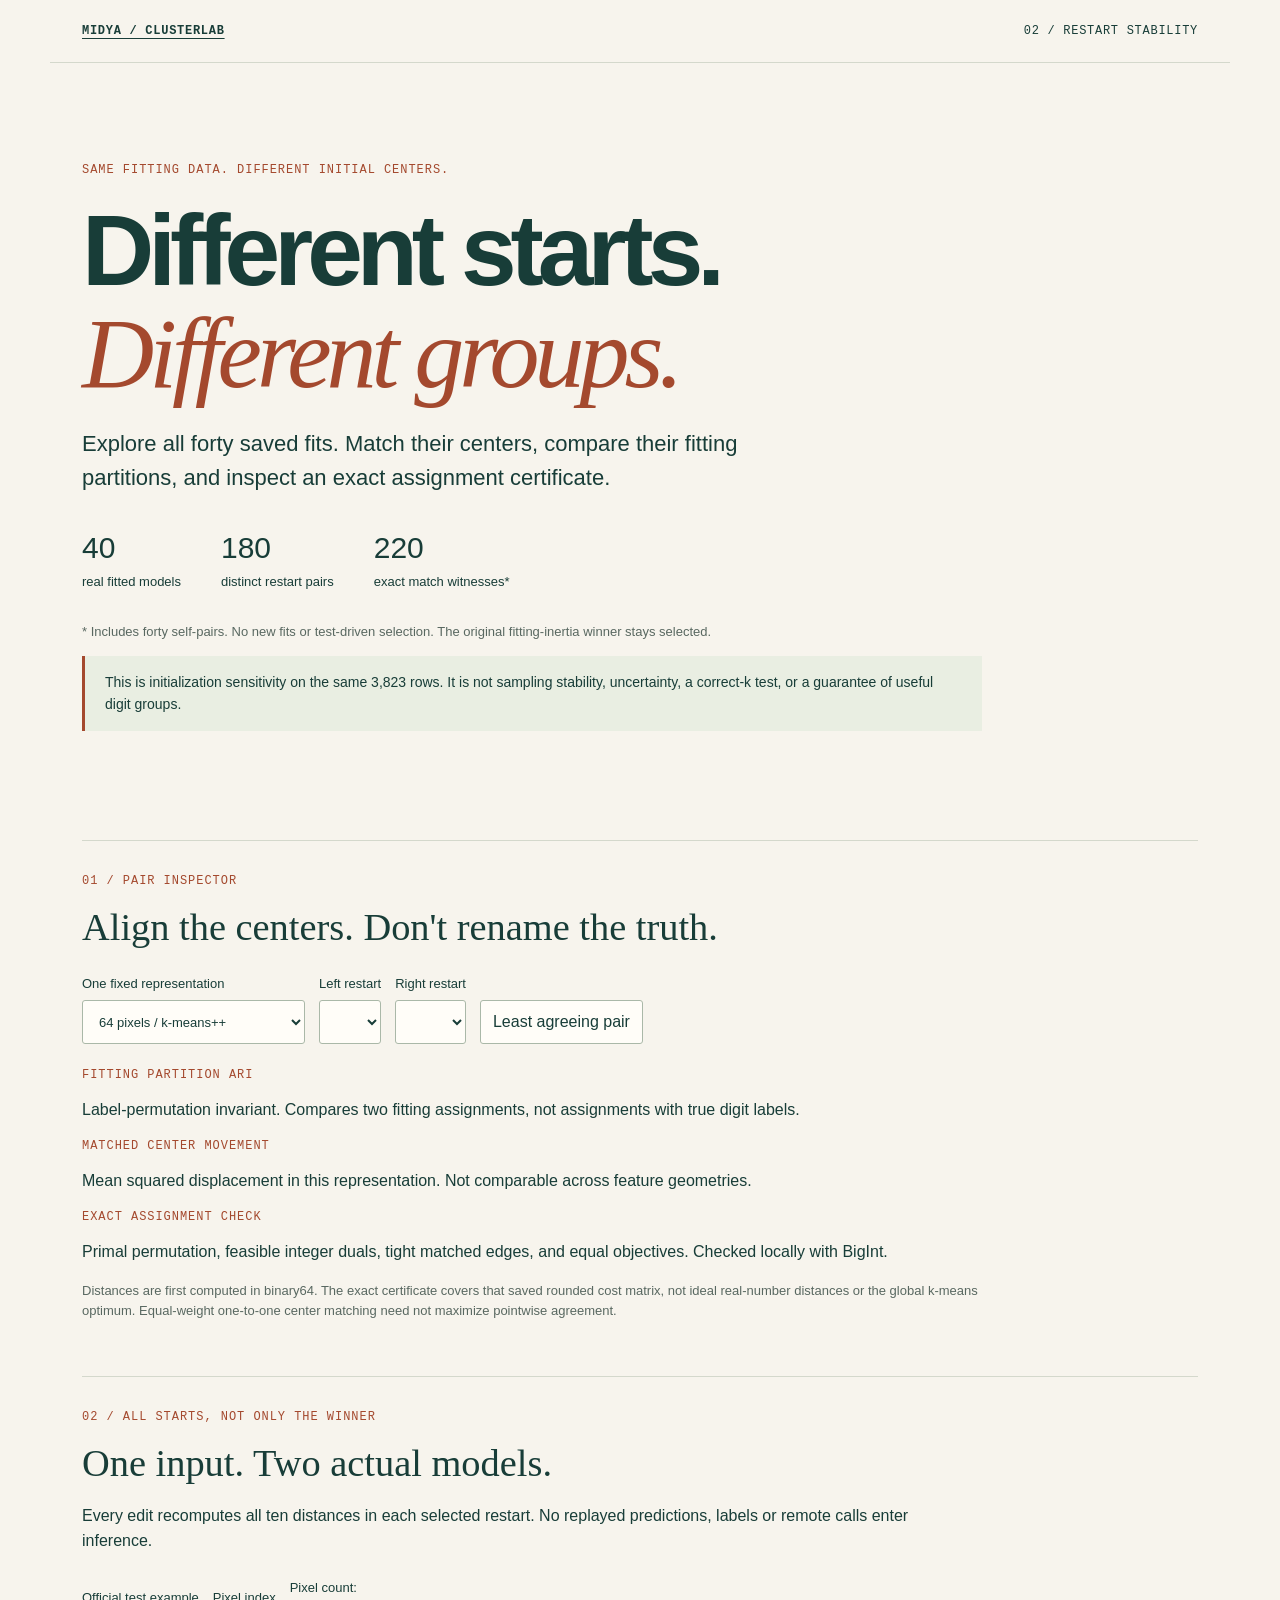
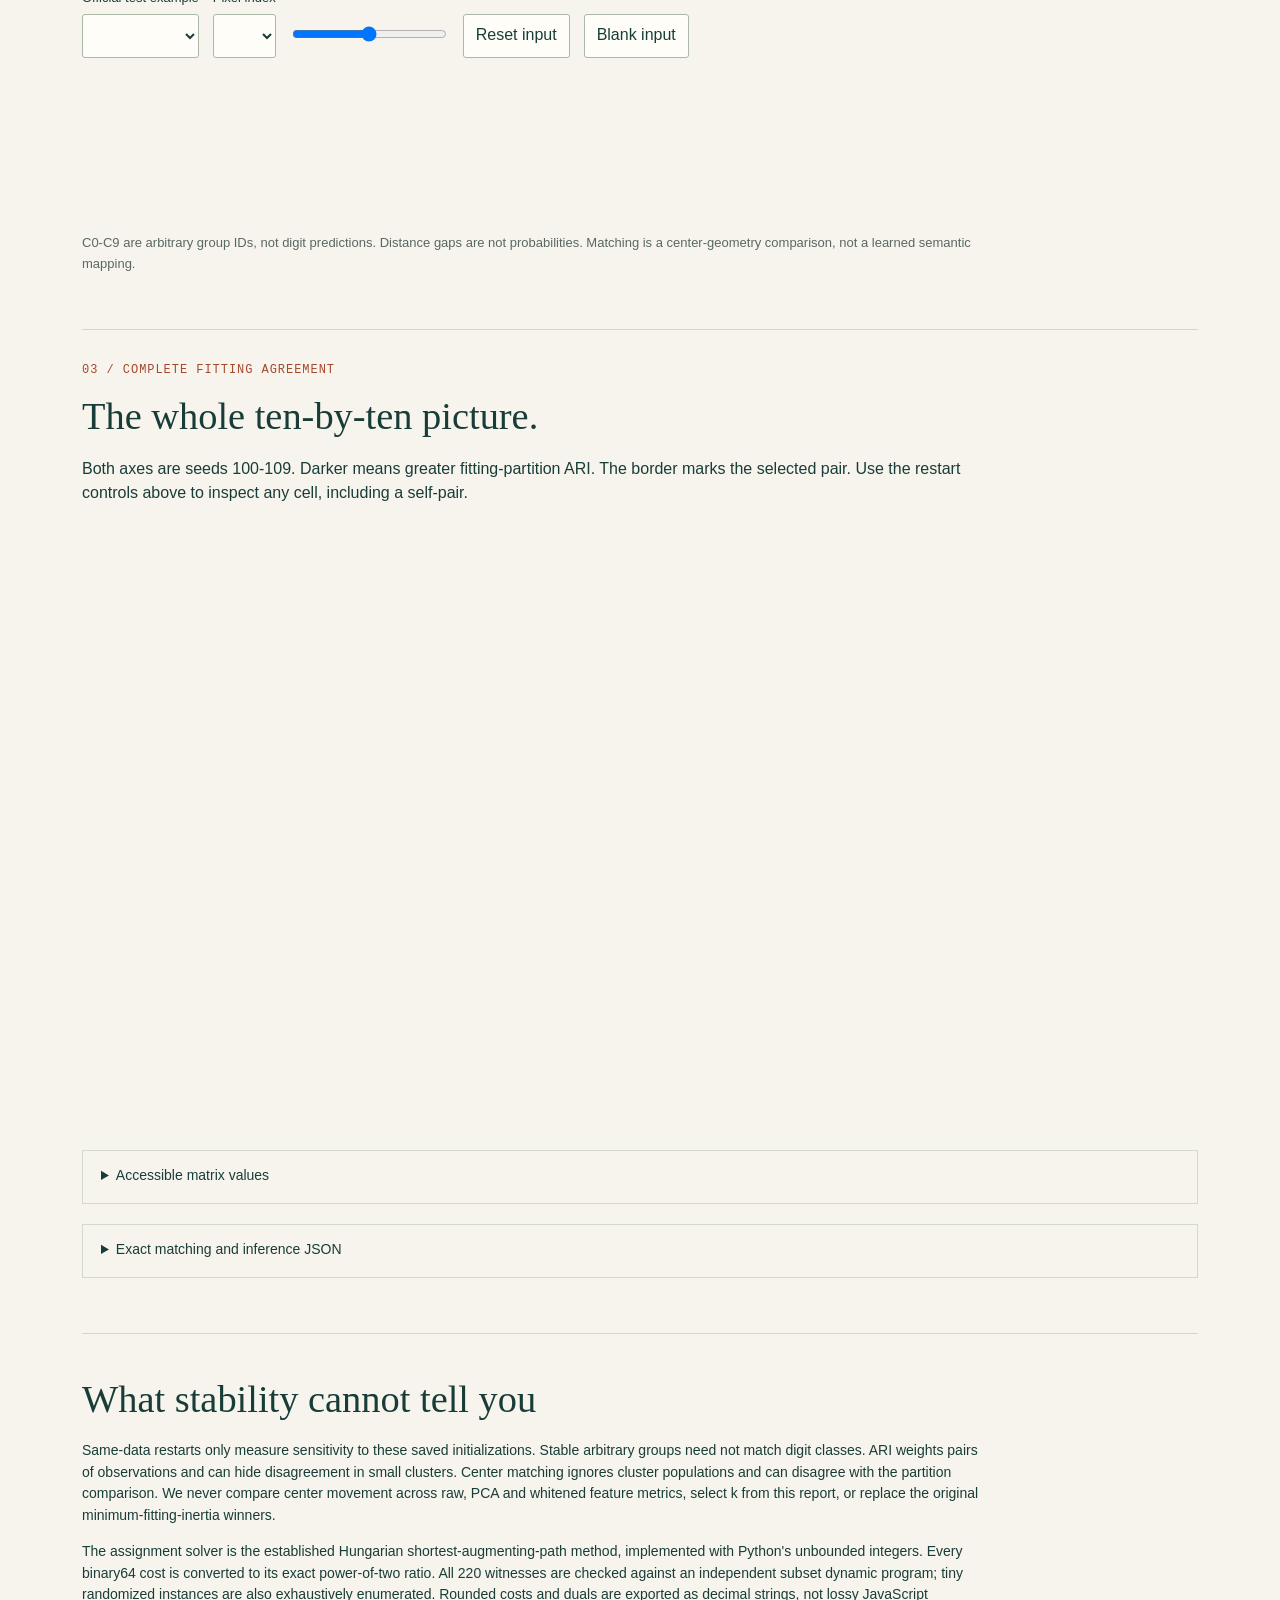
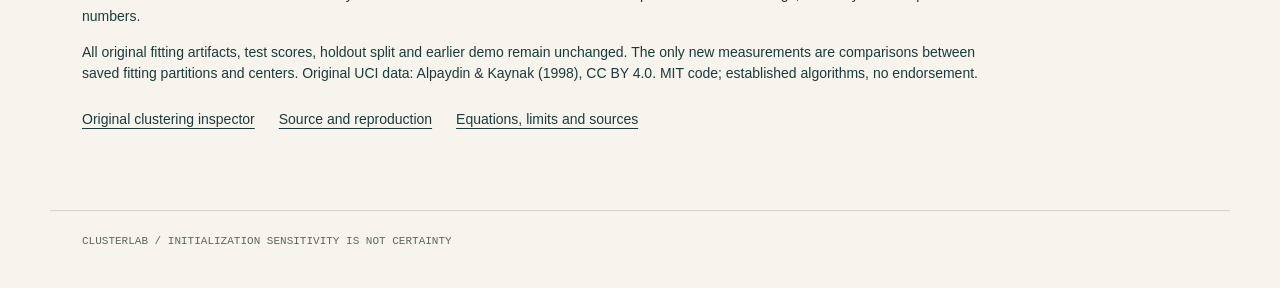
==== docs/stability.html @ 807ea975 "Rename 3-stability.html to stability.html" ====
<!doctype html><html lang="en"><head><meta charset="utf-8"><meta name="viewport" content="width=device-width,initial-scale=1"><title>ClusterLab | Restart stability</title><link rel="stylesheet" href="style.css"><link rel="stylesheet" href="stability.css"></head><body><header><a class="brand" href="index.html">MIDYA / CLUSTERLAB</a><span>02 / RESTART STABILITY</span></header><main><section class="hero"><p class="eyebrow">SAME FITTING DATA. DIFFERENT INITIAL CENTERS.</p><h1>Different starts.<br><em>Different groups.</em></h1><p class="lead">Explore all forty saved fits. Match their centers, compare their fitting partitions, and inspect an exact assignment certificate.</p><div class="facts"><span><strong>40</strong> real fitted models</span><span><strong>180</strong> distinct restart pairs</span><span><strong>220</strong> exact match witnesses*</span></div><p class="small">* Includes forty self-pairs. No new fits or test-driven selection. The original fitting-inertia winner stays selected.</p><p class="warning">This is initialization sensitivity on the same 3,823 rows. It is not sampling stability, uncertainty, a correct-k test, or a guarantee of useful digit groups.</p></section>
<section><div class="section-title"><span>01 / PAIR INSPECTOR</span><h2>Align the centers. Don't rename the truth.</h2></div><div class="controls"><label>One fixed representation<select id="arm"><option value="raw_plus">64 pixels / k-means++</option><option value="raw_uniform">64 pixels / uniform</option><option value="pca16_plus">16 PCA / k-means++</option><option value="white16_plus">16 whitened PCA / k-means++</option></select></label><label>Left restart<select id="left"></select></label><label>Right restart<select id="right"></select></label><button id="least">Least agreeing pair</button></div><p id="selection"></p><div class="pair-metrics"><article><p class="eyebrow">FITTING PARTITION ARI</p><p id="ari" class="metric"></p><p>Label-permutation invariant. Compares two fitting assignments, not assignments with true digit labels.</p></article><article><p class="eyebrow">MATCHED CENTER MOVEMENT</p><p id="movement" class="metric"></p><p>Mean squared displacement in this representation. Not comparable across feature geometries.</p></article><article><p class="eyebrow">EXACT ASSIGNMENT CHECK</p><p id="certificate" class="verified"></p><p>Primal permutation, feasible integer duals, tight matched edges, and equal objectives. Checked locally with BigInt.</p></article></div><p class="small">Distances are first computed in binary64. The exact certificate covers that saved rounded cost matrix, not ideal real-number distances or the global k-means optimum. Equal-weight one-to-one center matching need not maximize pointwise agreement.</p><div id="pairs" class="matching-grid"></div></section>
<section><div class="section-title"><span>02 / ALL STARTS, NOT ONLY THE WINNER</span><h2>One input. Two actual models.</h2></div><p>Every edit recomputes all ten distances in each selected restart. No replayed predictions, labels or remote calls enter inference.</p><div class="controls"><label>Official test example<select id="row"></select></label><label>Pixel index<select id="pixel"></select></label><label>Pixel count: <output id="value-label"></output><input id="value" type="range" min="0" max="16" step="1"></label><button id="reset">Reset input</button><button id="blank">Blank input</button></div><div class="inference-pair"><article><canvas id="input" width="128" height="128" aria-label="Current 8 by 8 input"></canvas><p id="source"></p></article><article><h3 id="left-result"></h3><p id="left-gap"></p><p id="right-result"></p><p id="right-gap"></p><p id="aligned-result"></p><p class="small">C0-C9 are arbitrary group IDs, not digit predictions. Distance gaps are not probabilities. Matching is a center-geometry comparison, not a learned semantic mapping.</p></article></div></section>
<section><div class="section-title"><span>03 / COMPLETE FITTING AGREEMENT</span><h2>The whole ten-by-ten picture.</h2></div><p>Both axes are seeds 100-109. Darker means greater fitting-partition ARI. The border marks the selected pair. Use the restart controls above to inspect any cell, including a self-pair.</p><canvas id="matrix" width="600" height="600" aria-label="Ten by ten fitting ARI matrix"></canvas><p id="range"></p><details><summary>Accessible matrix values</summary><div class="table-scroll"><table id="matrix-table"></table></div></details><details><summary>Exact matching and inference JSON</summary><div class="controls"><button id="copy">Copy JSON</button><button id="download">Download JSON</button><span id="copy-status" role="status"></span></div><pre id="witness"></pre></details><p id="error" role="alert" hidden></p></section>
<section class="method"><h2>What stability cannot tell you</h2><p>Same-data restarts only measure sensitivity to these saved initializations. Stable arbitrary groups need not match digit classes. ARI weights pairs of observations and can hide disagreement in small clusters. Center matching ignores cluster populations and can disagree with the partition comparison. We never compare center movement across raw, PCA and whitened feature metrics, select k from this report, or replace the original minimum-fitting-inertia winners.</p><p>The assignment solver is the established Hungarian shortest-augmenting-path method, implemented with Python's unbounded integers. Every binary64 cost is converted to its exact power-of-two ratio. All 220 witnesses are checked against an independent subset dynamic program; tiny randomized instances are also exhaustively enumerated. Rounded costs and duals are exported as decimal strings, not lossy JavaScript numbers.</p><p>All original fitting artifacts, test scores, holdout split and earlier demo remain unchanged. The only new measurements are comparisons between saved fitting partitions and centers. Original UCI data: Alpaydin &amp; Kaynak (1998), CC BY 4.0. MIT code; established algorithms, no endorsement.</p><nav><a href="index.html">Original clustering inspector</a><a href="https://github.com/midya8/clusterlab">Source and reproduction</a><a href="https://github.com/midya8/clusterlab/blob/main/STABILITY.md">Equations, limits and sources</a></nav></section></main><footer>CLUSTERLAB / INITIALIZATION SENSITIVITY IS NOT CERTAINTY</footer><script src="stability-data.js"></script><script src="inference.js"></script><script src="stability.js"></script></body></html>
---- docs/style.css ----
:root{--paper:#f7f4ed;--ink:#183d38;--muted:#596861;--line:#d4d8cc;--rust:#a4492e;--soft:#e9eee2;--white:#fffdf8;font-family:Arial,Helvetica,sans-serif;color:var(--ink);background:var(--paper);font-size:16px;line-height:1.55}*{box-sizing:border-box}body{margin:0}header,main,footer{max-width:1180px;margin:auto;padding:24px 32px}header{display:flex;justify-content:space-between;border-bottom:1px solid var(--line);font:12px monospace;letter-spacing:.06em}.brand{font-weight:bold}a{color:var(--ink);text-underline-offset:4px}a:hover{color:var(--rust)}.hero{padding:64px 0 40px;max-width:920px}.eyebrow,.section-title>span{font:12px monospace;letter-spacing:.08em;color:var(--rust)}h1{font-size:clamp(52px,8vw,100px);line-height:1.02;letter-spacing:-.06em;margin:22px 0}h1 em{font-family:Georgia,serif;font-weight:normal;color:var(--rust);letter-spacing:-.05em}.lead{font-size:22px;max-width:720px}.facts{display:flex;gap:40px;margin:30px 0}.facts span{display:flex;flex-direction:column;font-size:13px}.facts strong{font-size:30px;font-weight:normal}.warning{padding:16px 20px;background:var(--soft);border-left:3px solid var(--rust);font-size:14px}.section-title{border-top:1px solid var(--line);padding-top:26px}section{margin-bottom:55px}h2{font-family:Georgia,serif;font-weight:normal;font-size:clamp(28px,3vw,39px);line-height:1.2;margin:12px 0 18px}h3{margin:10px 0;font-size:22px}p{max-width:900px}.controls{display:flex;align-items:end;gap:14px;flex-wrap:wrap;margin:24px 0}label{font-size:13px;display:flex;flex-direction:column;gap:6px;min-width:0}select,button,input{font:inherit;min-height:44px;border:1px solid #aab8a8;border-radius:3px;color:var(--ink);background:var(--white);padding:8px 12px;max-width:100%}button,select{cursor:pointer}button:hover{background:var(--soft)}:focus-visible{outline:3px solid var(--rust);outline-offset:3px}.workbench{display:grid;grid-template-columns:350px 1fr;gap:24px}.input-card,.distance-card{background:var(--white);padding:24px;border:1px solid var(--line)}.input-card canvas{width:256px;height:256px;display:block;max-width:100%;touch-action:none}.input-card label{margin-top:14px}.small,.muted{font-size:13px;color:var(--muted)}#assignment{font-size:42px;font-family:Georgia,serif;font-weight:normal}#distances{list-style:none;padding:0}#distances li{display:flex;gap:14px;align-items:center;font:13px monospace;margin-bottom:13px}#distances .bar{display:block;height:8px;background:#91aaa0;min-width:1px}#distances li:first-child .bar{background:var(--rust)}#distances .track{flex:1;background:var(--soft)}.atlas{display:grid;grid-template-columns:repeat(5,1fr);gap:15px;margin:26px 0}.centroid{border:1px solid var(--line);padding:14px;background:var(--white)}.centroid.active{border:2px solid var(--rust);padding:13px}.centroid canvas{width:100%;height:auto;image-rendering:pixelated;display:block;margin:12px 0}.centroid h3{font:15px monospace}.centroid p{font-size:12px;margin:5px 0}.mixture{display:flex;height:9px;margin:12px 0}.mixture span{min-width:0}.legend{color:var(--muted)}details{border:1px solid var(--line);padding:0 18px;margin-top:20px}summary{cursor:pointer;min-height:52px;padding:14px 0;font-size:14px}pre{white-space:pre-wrap;overflow-wrap:anywhere;max-height:340px;overflow:auto;font:12px monospace;background:var(--soft);padding:16px}.table-scroll{overflow:auto}table{border-collapse:collapse;width:100%;min-width:640px;font:13px monospace;margin:20px 0}td,th{text-align:center;padding:12px 7px;border-bottom:1px solid var(--line)}.audit{display:grid;grid-template-columns:repeat(4,1fr);gap:16px}.audit article{background:var(--white);padding:22px;border-top:3px solid var(--ink)}.audit h3{font-size:16px;min-height:50px}.audit .number{font-size:36px;font-family:Georgia,serif;margin:5px 0}.audit p{font-size:13px}.audit .metric-label{font:12px monospace;color:var(--rust)}#history{width:100%;height:auto;background:var(--white);border:1px solid var(--line)}.restart-list{display:grid;grid-template-columns:repeat(5,1fr);gap:8px;margin:20px 0}.restart-list span{font:12px monospace;padding:10px;background:var(--soft)}aside{border-left:3px solid var(--rust);padding:8px 24px;background:var(--white)}.method{border-top:1px solid var(--line);padding-top:30px}.method p{font-size:14px}nav{display:flex;gap:24px;flex-wrap:wrap;font-size:14px;margin-top:24px}footer{font:11px monospace;color:var(--muted);border-top:1px solid var(--line);padding-bottom:40px}@media(max-width:850px){.atlas{grid-template-columns:repeat(3,1fr)}.audit{grid-template-columns:repeat(2,1fr)}}@media(max-width:600px){header,main,footer{padding-left:18px;padding-right:18px}header>span{display:none}.hero{padding-top:35px}.lead{font-size:18px}.facts{gap:20px}.facts span{font-size:11px}.facts strong{font-size:26px}.controls{align-items:stretch}.controls label{width:100%}.workbench{grid-template-columns:1fr}.input-card,.distance-card{padding:18px}.input-card canvas{margin:auto}.atlas{grid-template-columns:repeat(2,minmax(0,1fr));gap:10px}.centroid{padding:10px}.centroid.active{padding:9px}.audit{grid-template-columns:1fr}.audit h3{min-height:0}.restart-list{grid-template-columns:repeat(2,minmax(0,1fr))}.controls select{width:100%}.warning{padding:14px}nav{gap:12px}h1{font-size:61px}section{margin-bottom:40px}}
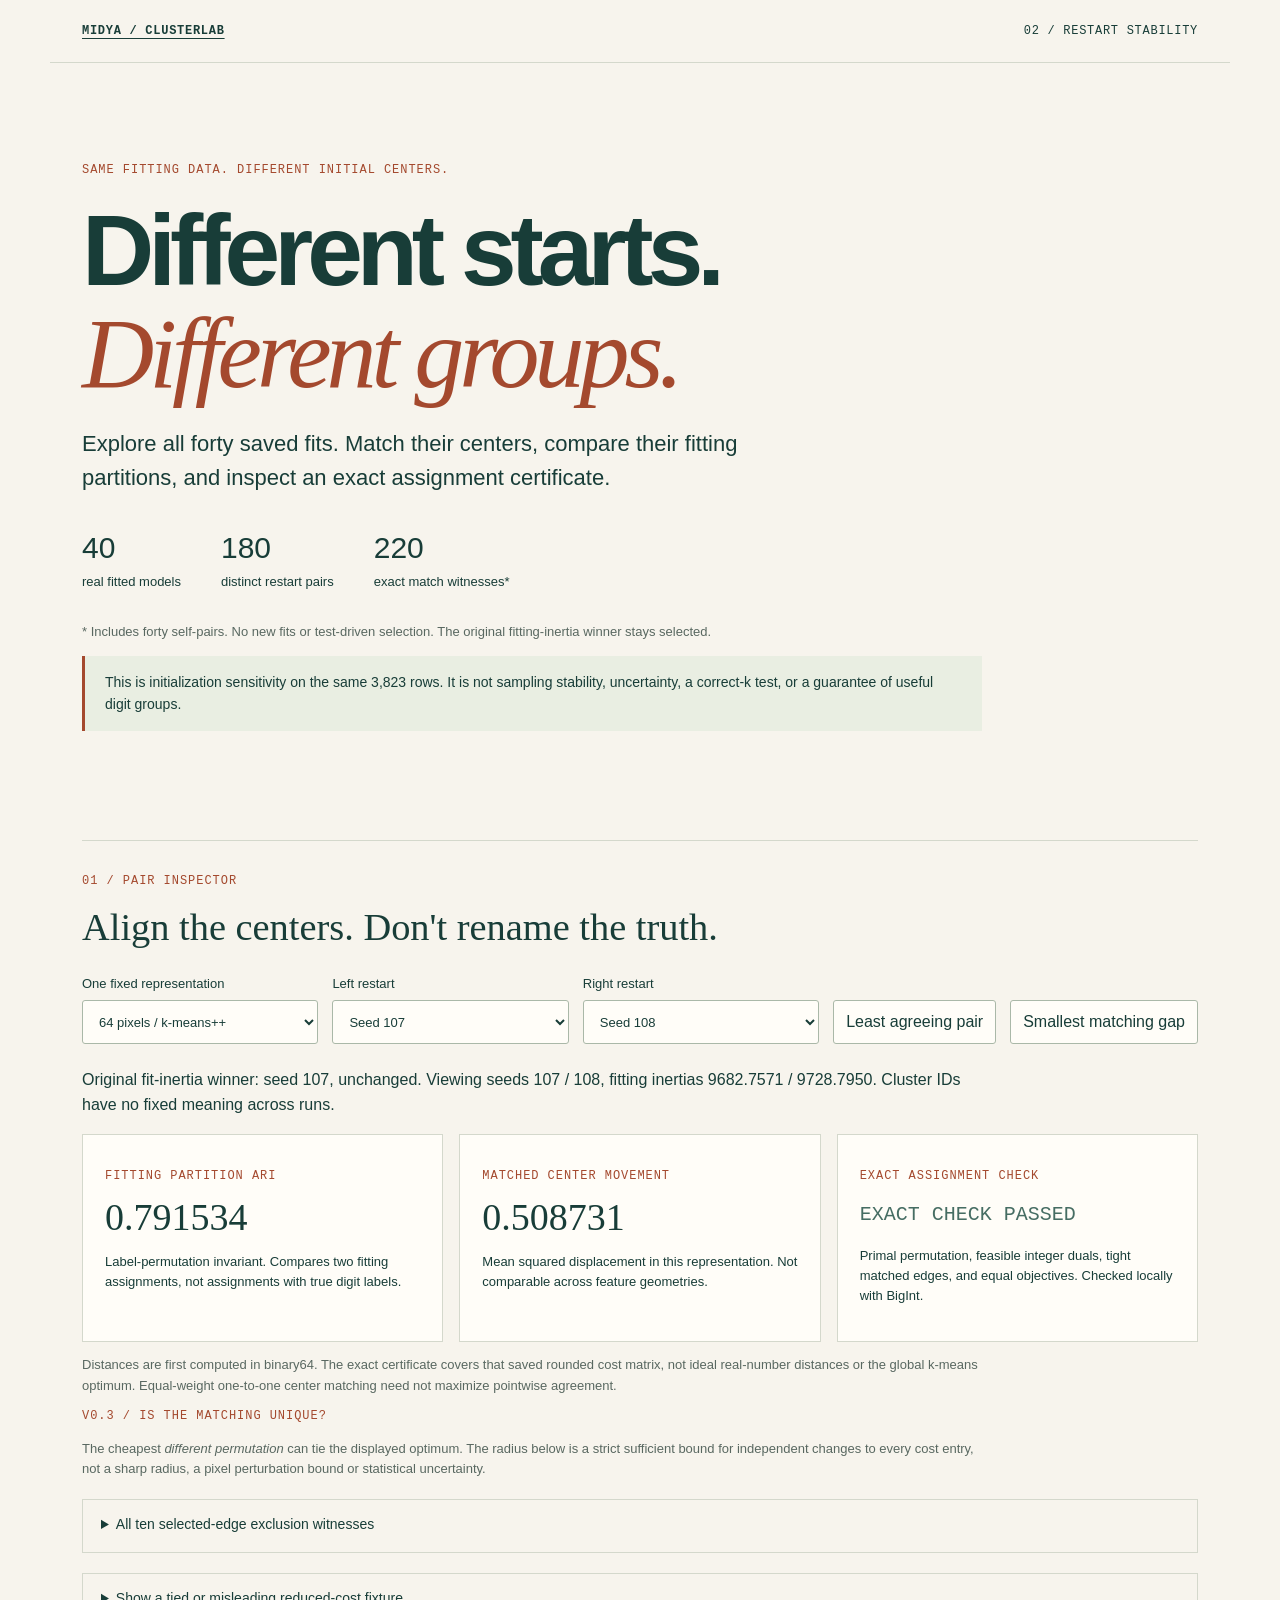
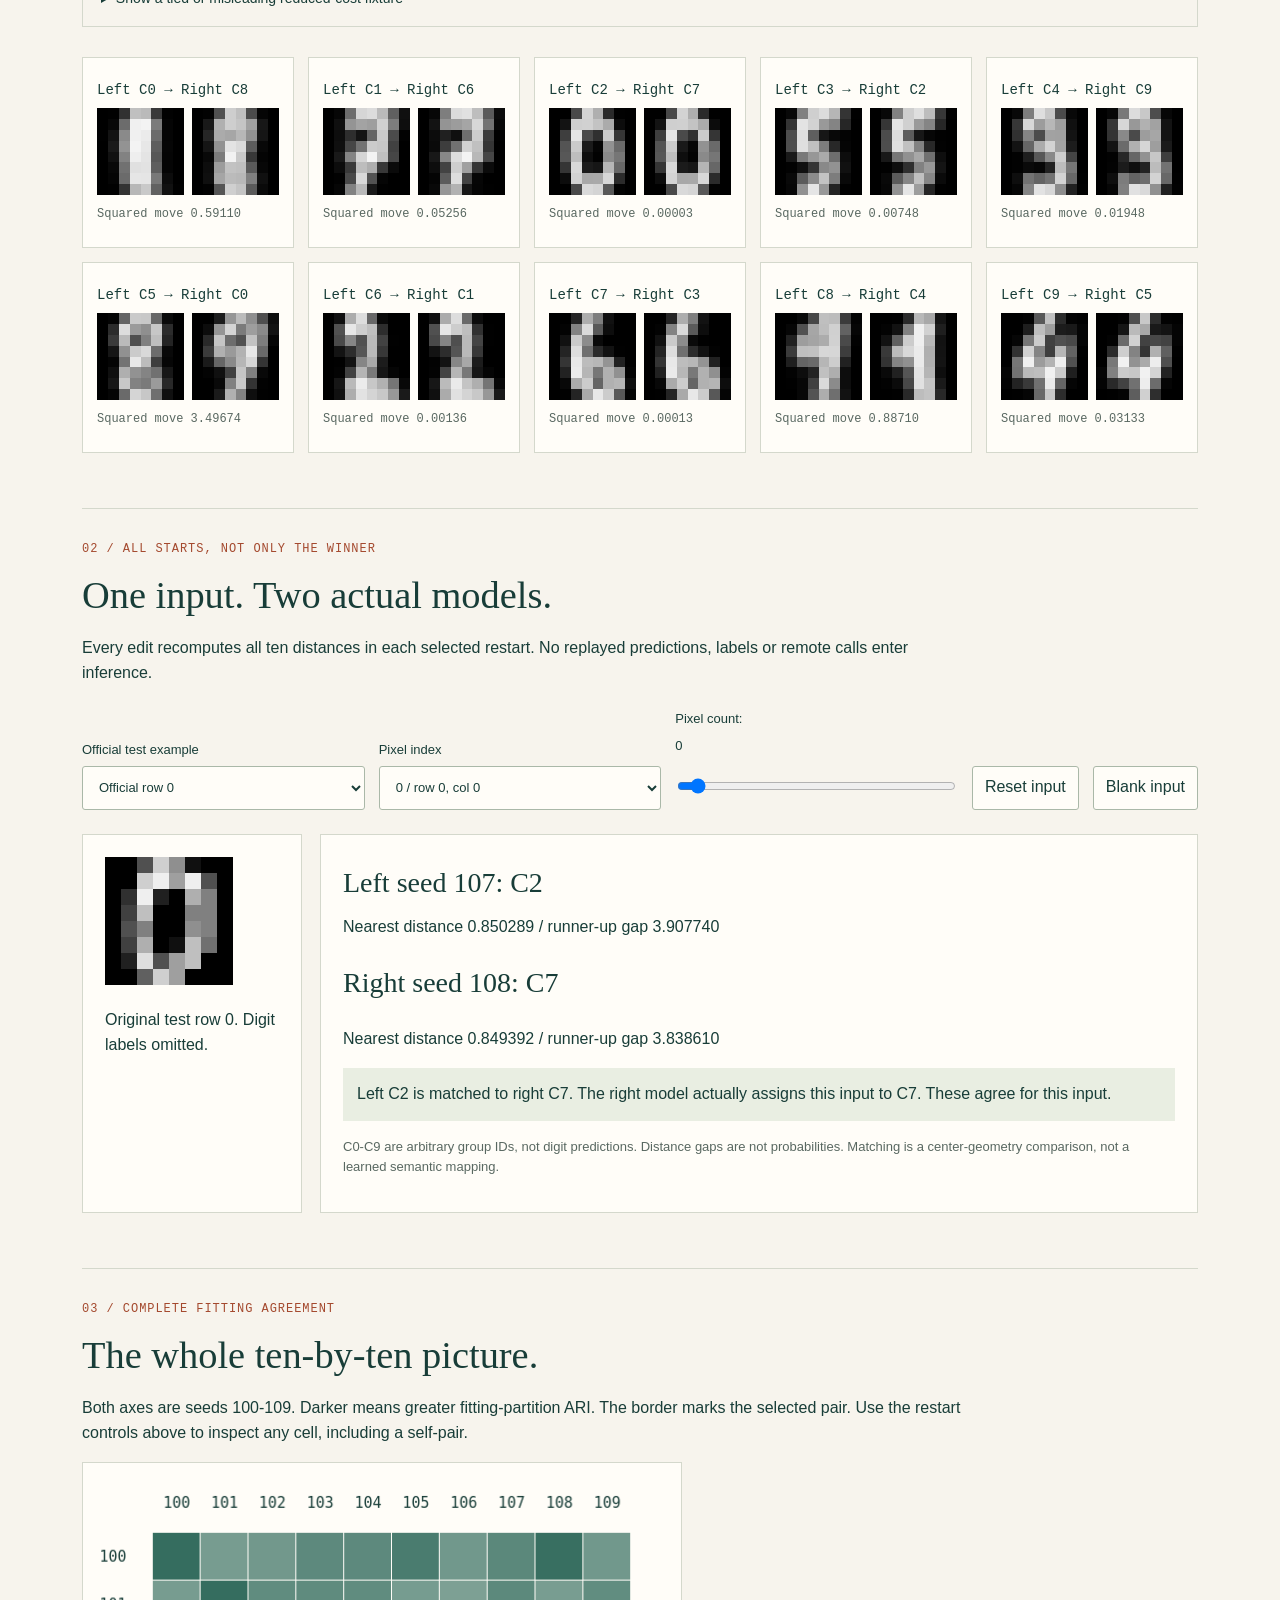
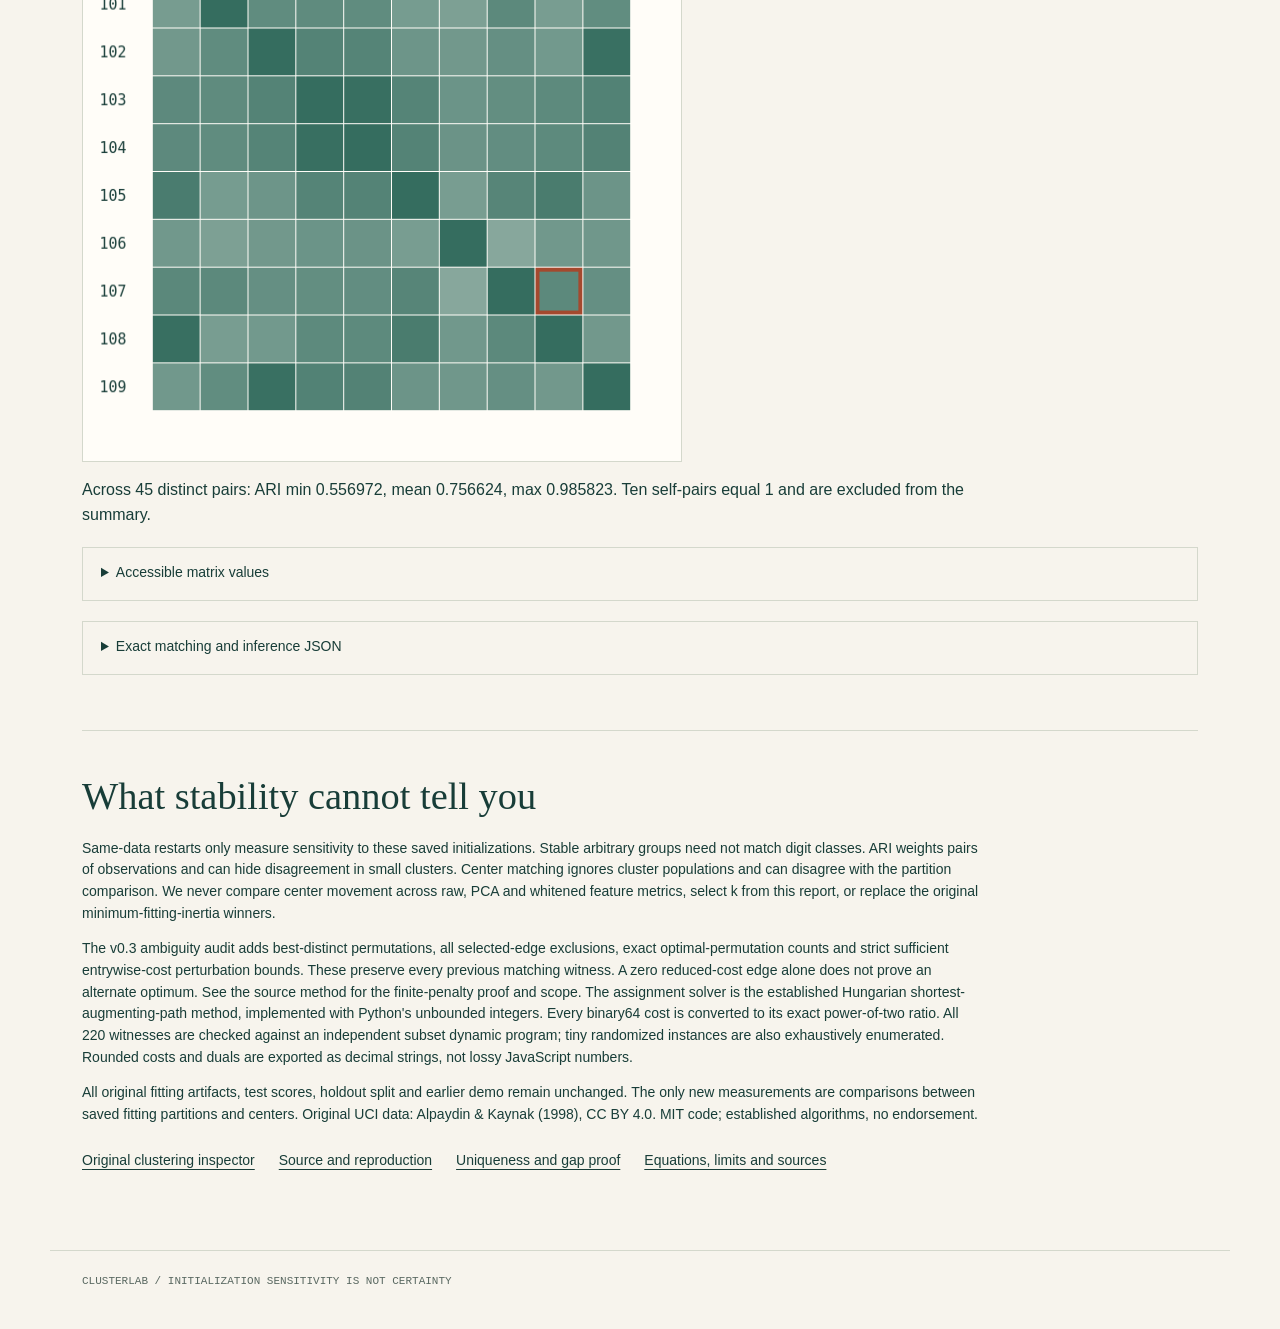
==== commit 0bf67411: "Update stability.html" ====
--- a/docs/stability.html
+++ b/docs/stability.html
@@ -1,5 +1,5 @@
 <!doctype html><html lang="en"><head><meta charset="utf-8"><meta name="viewport" content="width=device-width,initial-scale=1"><title>ClusterLab | Restart stability</title><link rel="stylesheet" href="style.css"><link rel="stylesheet" href="stability.css"></head><body><header><a class="brand" href="index.html">MIDYA / CLUSTERLAB</a><span>02 / RESTART STABILITY</span></header><main><section class="hero"><p class="eyebrow">SAME FITTING DATA. DIFFERENT INITIAL CENTERS.</p><h1>Different starts.<br><em>Different groups.</em></h1><p class="lead">Explore all forty saved fits. Match their centers, compare their fitting partitions, and inspect an exact assignment certificate.</p><div class="facts"><span><strong>40</strong> real fitted models</span><span><strong>180</strong> distinct restart pairs</span><span><strong>220</strong> exact match witnesses*</span></div><p class="small">* Includes forty self-pairs. No new fits or test-driven selection. The original fitting-inertia winner stays selected.</p><p class="warning">This is initialization sensitivity on the same 3,823 rows. It is not sampling stability, uncertainty, a correct-k test, or a guarantee of useful digit groups.</p></section>
-<section><div class="section-title"><span>01 / PAIR INSPECTOR</span><h2>Align the centers. Don't rename the truth.</h2></div><div class="controls"><label>One fixed representation<select id="arm"><option value="raw_plus">64 pixels / k-means++</option><option value="raw_uniform">64 pixels / uniform</option><option value="pca16_plus">16 PCA / k-means++</option><option value="white16_plus">16 whitened PCA / k-means++</option></select></label><label>Left restart<select id="left"></select></label><label>Right restart<select id="right"></select></label><button id="least">Least agreeing pair</button></div><p id="selection"></p><div class="pair-metrics"><article><p class="eyebrow">FITTING PARTITION ARI</p><p id="ari" class="metric"></p><p>Label-permutation invariant. Compares two fitting assignments, not assignments with true digit labels.</p></article><article><p class="eyebrow">MATCHED CENTER MOVEMENT</p><p id="movement" class="metric"></p><p>Mean squared displacement in this representation. Not comparable across feature geometries.</p></article><article><p class="eyebrow">EXACT ASSIGNMENT CHECK</p><p id="certificate" class="verified"></p><p>Primal permutation, feasible integer duals, tight matched edges, and equal objectives. Checked locally with BigInt.</p></article></div><p class="small">Distances are first computed in binary64. The exact certificate covers that saved rounded cost matrix, not ideal real-number distances or the global k-means optimum. Equal-weight one-to-one center matching need not maximize pointwise agreement.</p><div id="pairs" class="matching-grid"></div></section>
+<section><div class="section-title"><span>01 / PAIR INSPECTOR</span><h2>Align the centers. Don't rename the truth.</h2></div><div class="controls"><label>One fixed representation<select id="arm"><option value="raw_plus">64 pixels / k-means++</option><option value="raw_uniform">64 pixels / uniform</option><option value="pca16_plus">16 PCA / k-means++</option><option value="white16_plus">16 whitened PCA / k-means++</option></select></label><label>Left restart<select id="left"></select></label><label>Right restart<select id="right"></select></label><button id="least">Least agreeing pair</button><button id="least-gap">Smallest matching gap</button></div><p id="selection"></p><div class="pair-metrics"><article><p class="eyebrow">FITTING PARTITION ARI</p><p id="ari" class="metric"></p><p>Label-permutation invariant. Compares two fitting assignments, not assignments with true digit labels.</p></article><article><p class="eyebrow">MATCHED CENTER MOVEMENT</p><p id="movement" class="metric"></p><p>Mean squared displacement in this representation. Not comparable across feature geometries.</p></article><article><p class="eyebrow">EXACT ASSIGNMENT CHECK</p><p id="certificate" class="verified"></p><p>Primal permutation, feasible integer duals, tight matched edges, and equal objectives. Checked locally with BigInt.</p></article></div><p class="small">Distances are first computed in binary64. The exact certificate covers that saved rounded cost matrix, not ideal real-number distances or the global k-means optimum. Equal-weight one-to-one center matching need not maximize pointwise agreement.</p><div class="ambiguity-panel"><p class="eyebrow">V0.3 / IS THE MATCHING UNIQUE?</p><h3 id="uniqueness"></h3><p id="replacement-gap"></p><p id="safe-radius"></p><p class="small">The cheapest <em>different permutation</em> can tie the displayed optimum. The radius below is a strict sufficient bound for independent changes to every cost entry, not a sharp radius, a pixel perturbation bound or statistical uncertainty.</p><details><summary>All ten selected-edge exclusion witnesses</summary><p>Every different permutation excludes at least one selected edge. The least of these ten independently certified constrained optima is the best distinct permutation. Subproblems overlap; their counts are not added.</p><div class="table-scroll"><table id="exclusions"></table></div></details><details><summary>Show a tied or misleading reduced-cost fixture</summary><label>Small exact cost-matrix control<select id="fixture"><option value="tied">Two optimal permutations</option><option value="fragile">Unique, small gap</option><option value="separated">Unique, larger gap</option><option value="zero_reduced_but_unique">Unused tight edge, but unique</option></select></label><p id="fixture-summary"></p><pre id="fixture-matrix"></pre><p class="small">These constructed assignment controls are not fitted digits or performance benchmarks.</p></details></div><div id="pairs" class="matching-grid"></div></section>
 <section><div class="section-title"><span>02 / ALL STARTS, NOT ONLY THE WINNER</span><h2>One input. Two actual models.</h2></div><p>Every edit recomputes all ten distances in each selected restart. No replayed predictions, labels or remote calls enter inference.</p><div class="controls"><label>Official test example<select id="row"></select></label><label>Pixel index<select id="pixel"></select></label><label>Pixel count: <output id="value-label"></output><input id="value" type="range" min="0" max="16" step="1"></label><button id="reset">Reset input</button><button id="blank">Blank input</button></div><div class="inference-pair"><article><canvas id="input" width="128" height="128" aria-label="Current 8 by 8 input"></canvas><p id="source"></p></article><article><h3 id="left-result"></h3><p id="left-gap"></p><p id="right-result"></p><p id="right-gap"></p><p id="aligned-result"></p><p class="small">C0-C9 are arbitrary group IDs, not digit predictions. Distance gaps are not probabilities. Matching is a center-geometry comparison, not a learned semantic mapping.</p></article></div></section>
 <section><div class="section-title"><span>03 / COMPLETE FITTING AGREEMENT</span><h2>The whole ten-by-ten picture.</h2></div><p>Both axes are seeds 100-109. Darker means greater fitting-partition ARI. The border marks the selected pair. Use the restart controls above to inspect any cell, including a self-pair.</p><canvas id="matrix" width="600" height="600" aria-label="Ten by ten fitting ARI matrix"></canvas><p id="range"></p><details><summary>Accessible matrix values</summary><div class="table-scroll"><table id="matrix-table"></table></div></details><details><summary>Exact matching and inference JSON</summary><div class="controls"><button id="copy">Copy JSON</button><button id="download">Download JSON</button><span id="copy-status" role="status"></span></div><pre id="witness"></pre></details><p id="error" role="alert" hidden></p></section>
-<section class="method"><h2>What stability cannot tell you</h2><p>Same-data restarts only measure sensitivity to these saved initializations. Stable arbitrary groups need not match digit classes. ARI weights pairs of observations and can hide disagreement in small clusters. Center matching ignores cluster populations and can disagree with the partition comparison. We never compare center movement across raw, PCA and whitened feature metrics, select k from this report, or replace the original minimum-fitting-inertia winners.</p><p>The assignment solver is the established Hungarian shortest-augmenting-path method, implemented with Python's unbounded integers. Every binary64 cost is converted to its exact power-of-two ratio. All 220 witnesses are checked against an independent subset dynamic program; tiny randomized instances are also exhaustively enumerated. Rounded costs and duals are exported as decimal strings, not lossy JavaScript numbers.</p><p>All original fitting artifacts, test scores, holdout split and earlier demo remain unchanged. The only new measurements are comparisons between saved fitting partitions and centers. Original UCI data: Alpaydin &amp; Kaynak (1998), CC BY 4.0. MIT code; established algorithms, no endorsement.</p><nav><a href="index.html">Original clustering inspector</a><a href="https://github.com/midya8/clusterlab">Source and reproduction</a><a href="https://github.com/midya8/clusterlab/blob/main/STABILITY.md">Equations, limits and sources</a></nav></section></main><footer>CLUSTERLAB / INITIALIZATION SENSITIVITY IS NOT CERTAINTY</footer><script src="stability-data.js"></script><script src="inference.js"></script><script src="stability.js"></script></body></html>
+<section class="method"><h2>What stability cannot tell you</h2><p>Same-data restarts only measure sensitivity to these saved initializations. Stable arbitrary groups need not match digit classes. ARI weights pairs of observations and can hide disagreement in small clusters. Center matching ignores cluster populations and can disagree with the partition comparison. We never compare center movement across raw, PCA and whitened feature metrics, select k from this report, or replace the original minimum-fitting-inertia winners.</p><p>The v0.3 ambiguity audit adds best-distinct permutations, all selected-edge exclusions, exact optimal-permutation counts and strict sufficient entrywise-cost perturbation bounds. These preserve every previous matching witness. A zero reduced-cost edge alone does not prove an alternate optimum. See the source method for the finite-penalty proof and scope. The assignment solver is the established Hungarian shortest-augmenting-path method, implemented with Python's unbounded integers. Every binary64 cost is converted to its exact power-of-two ratio. All 220 witnesses are checked against an independent subset dynamic program; tiny randomized instances are also exhaustively enumerated. Rounded costs and duals are exported as decimal strings, not lossy JavaScript numbers.</p><p>All original fitting artifacts, test scores, holdout split and earlier demo remain unchanged. The only new measurements are comparisons between saved fitting partitions and centers. Original UCI data: Alpaydin &amp; Kaynak (1998), CC BY 4.0. MIT code; established algorithms, no endorsement.</p><nav><a href="index.html">Original clustering inspector</a><a href="https://github.com/midya8/clusterlab">Source and reproduction</a><a href="https://github.com/midya8/clusterlab/blob/main/AMBIGUITY.md">Uniqueness and gap proof</a><a href="https://github.com/midya8/clusterlab/blob/main/STABILITY.md">Equations, limits and sources</a></nav></section></main><footer>CLUSTERLAB / INITIALIZATION SENSITIVITY IS NOT CERTAINTY</footer><script src="stability-data.js"></script><script src="inference.js"></script><script src="ambiguity-data.js"></script><script src="ambiguity.js"></script><script src="stability.js"></script></body></html>
--- a/docs/stability.css
+++ b/docs/stability.css
@@ -0,0 +1 @@
+.pair-metrics{display:grid;grid-template-columns:repeat(3,minmax(0,1fr));gap:16px}.pair-metrics article,.inference-pair article{background:var(--white);padding:22px;border:1px solid var(--line)}.pair-metrics article>p:last-child{font-size:13px}.metric{font:38px Georgia,serif;margin:12px 0}.verified{font:20px monospace;color:#466d63}.matching-grid{display:grid;grid-template-columns:repeat(5,minmax(0,1fr));gap:14px;margin-top:30px}.matching-grid article{border:1px solid var(--line);padding:14px;background:var(--white)}.matching-grid h3{font:14px monospace}.matching-grid p{font:12px monospace;color:var(--muted)}.matching-grid .images{display:flex;gap:8px}.matching-grid canvas{width:calc(50% - 4px);height:auto;image-rendering:pixelated}.inference-pair{display:grid;grid-template-columns:220px 1fr;gap:18px}.inference-pair canvas{width:128px;height:128px;image-rendering:pixelated}#matrix{width:min(100%,600px);height:auto;display:block;background:var(--white);border:1px solid var(--line)}#left-result,#right-result{font:28px Georgia,serif}#aligned-result{padding:14px;background:var(--soft)}.facts strong{white-space:nowrap}#error{color:#922b20}.controls label{flex:1}.controls label select{width:100%}@media(max-width:850px){.matching-grid{grid-template-columns:repeat(3,minmax(0,1fr))}.pair-metrics{grid-template-columns:1fr}.pair-metrics article{padding:18px}}@media(max-width:600px){.matching-grid{grid-template-columns:repeat(2,minmax(0,1fr));gap:10px}.matching-grid article{padding:10px}.inference-pair{grid-template-columns:1fr}.controls label{flex-basis:100%}.metric{font-size:34px}.hero h1{font-size:57px}}
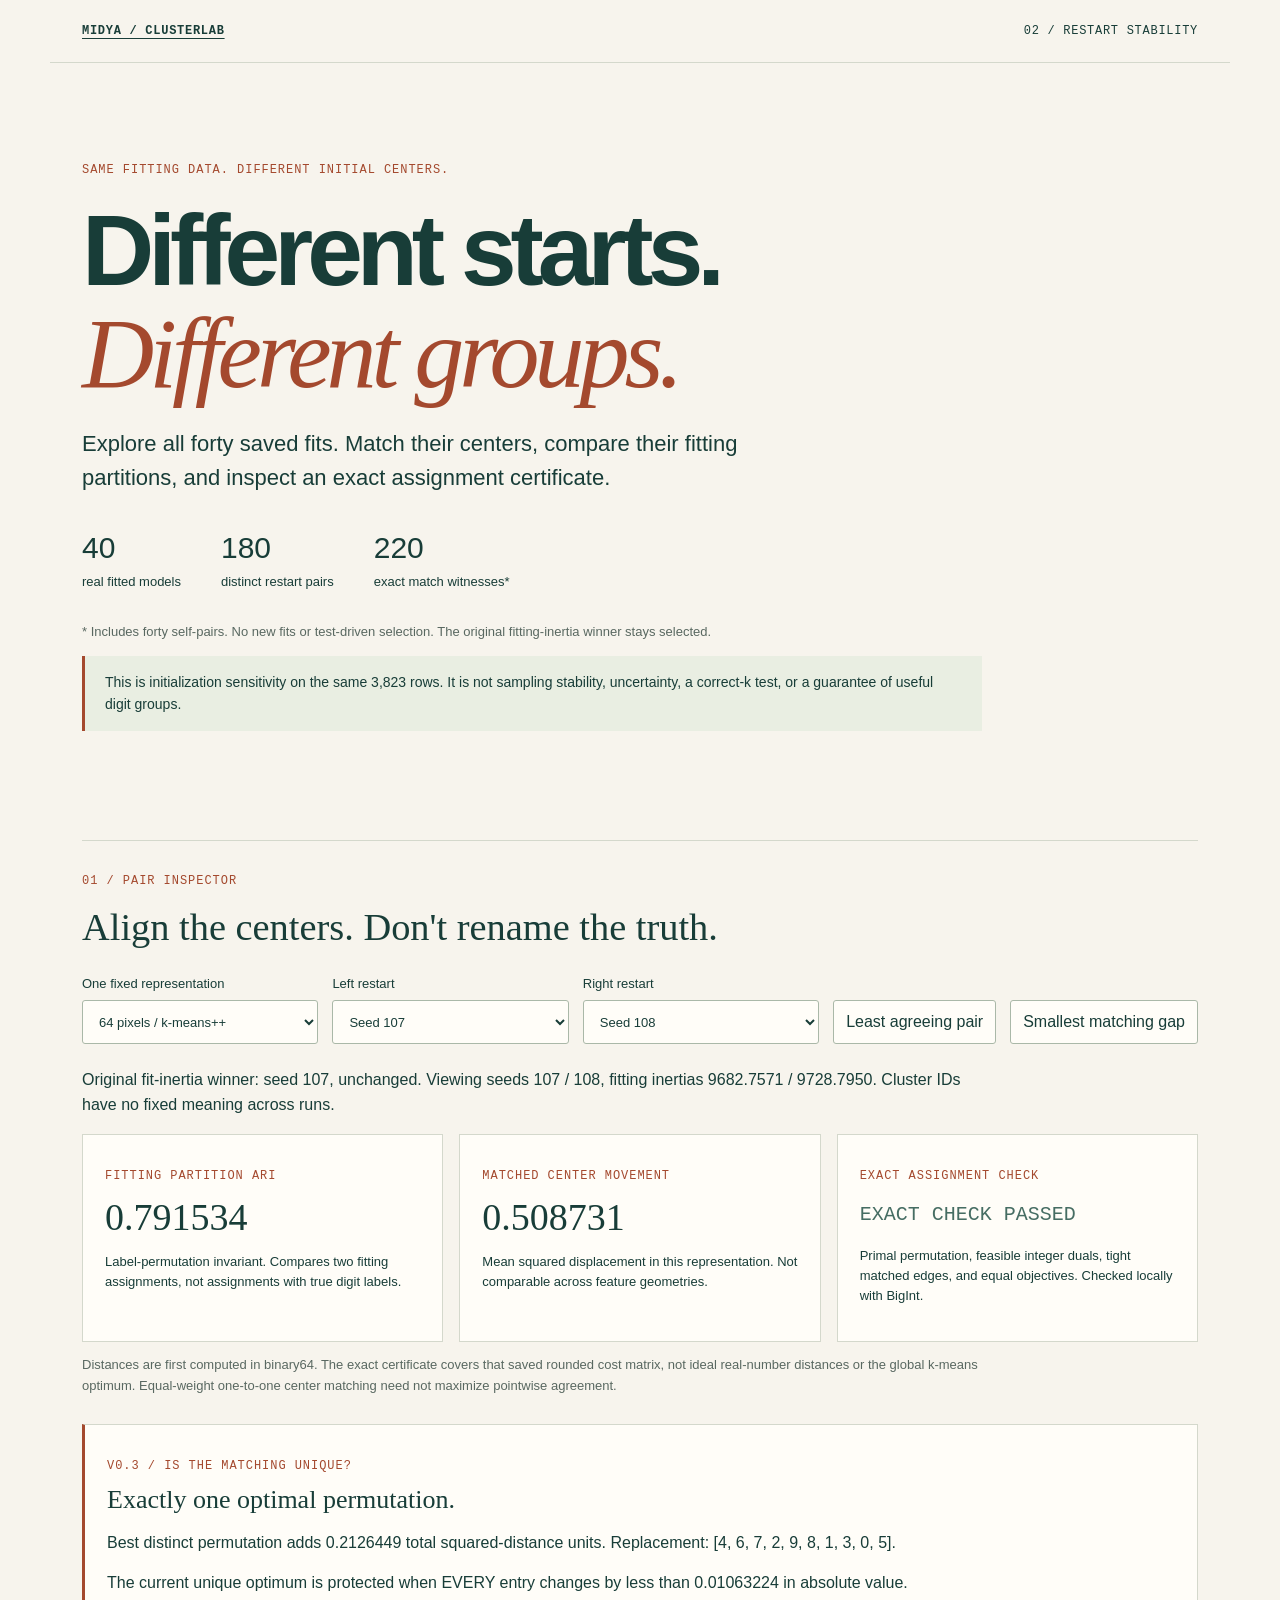
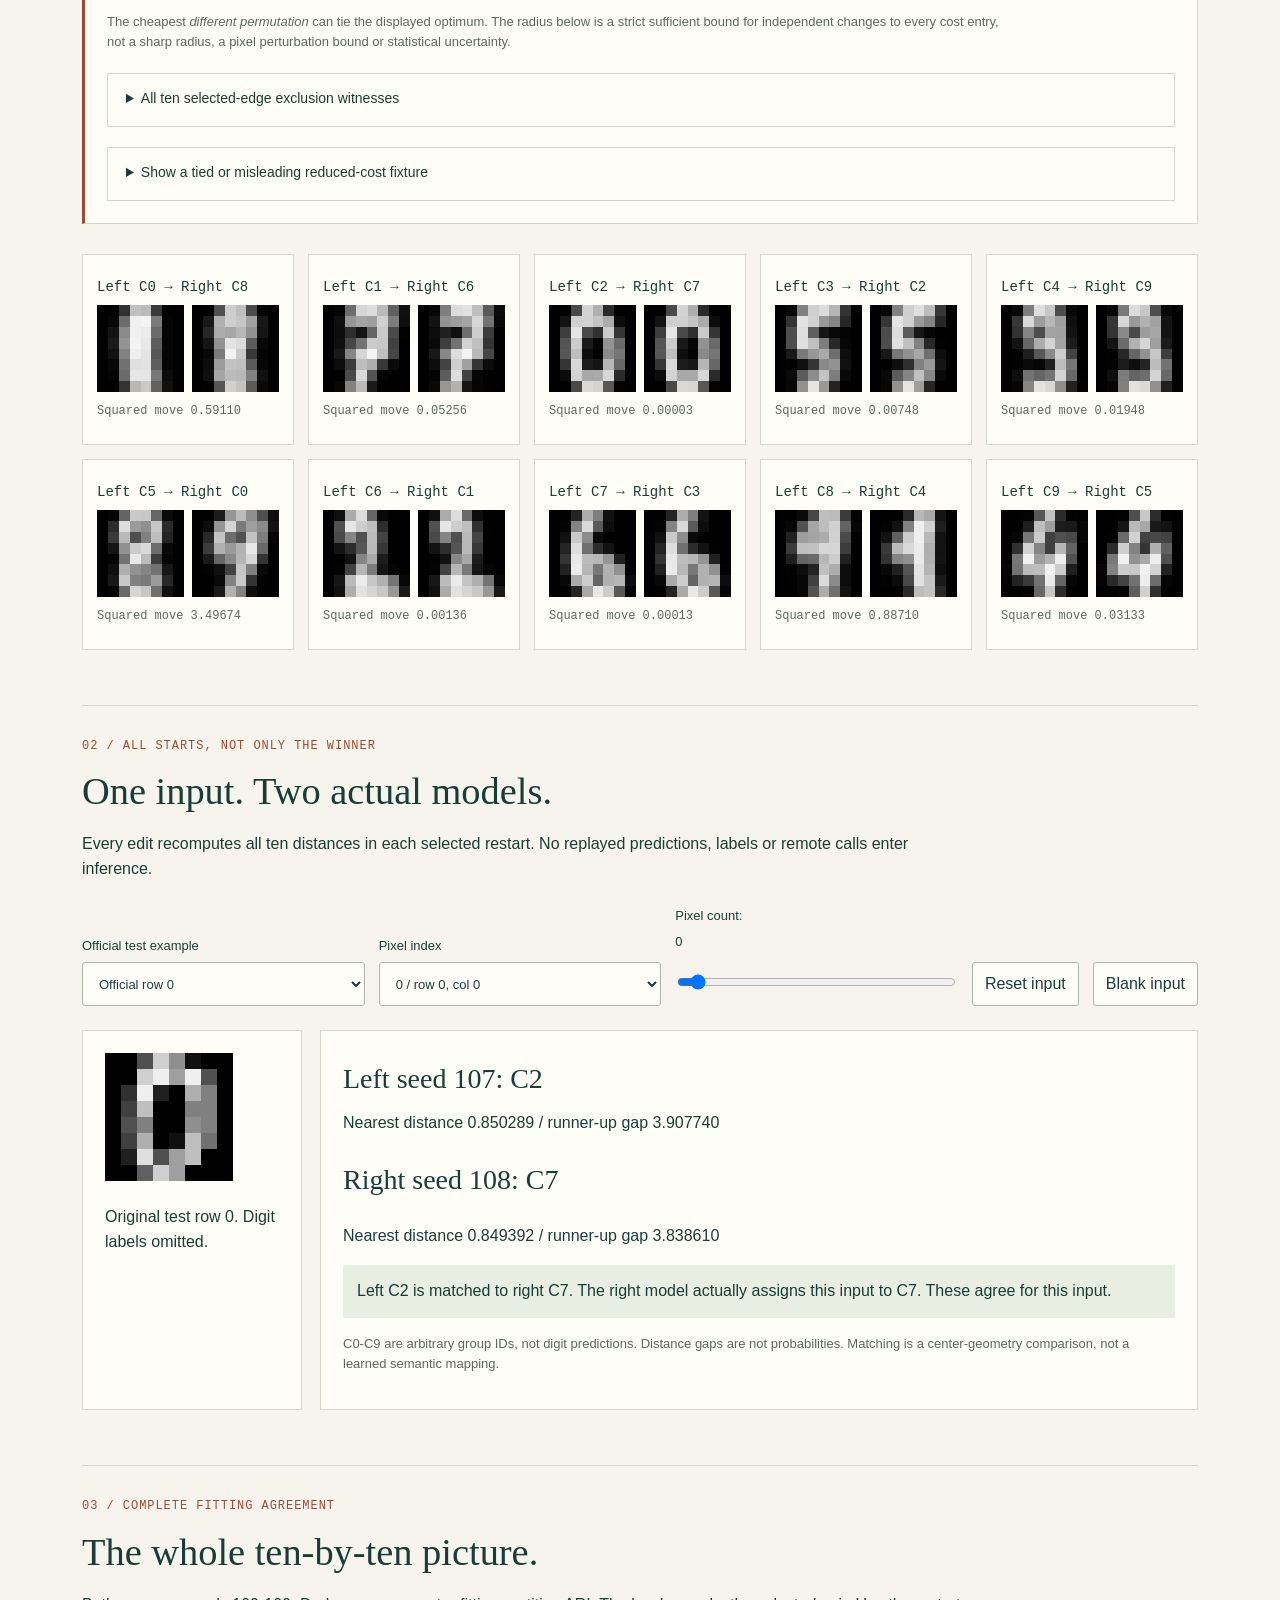
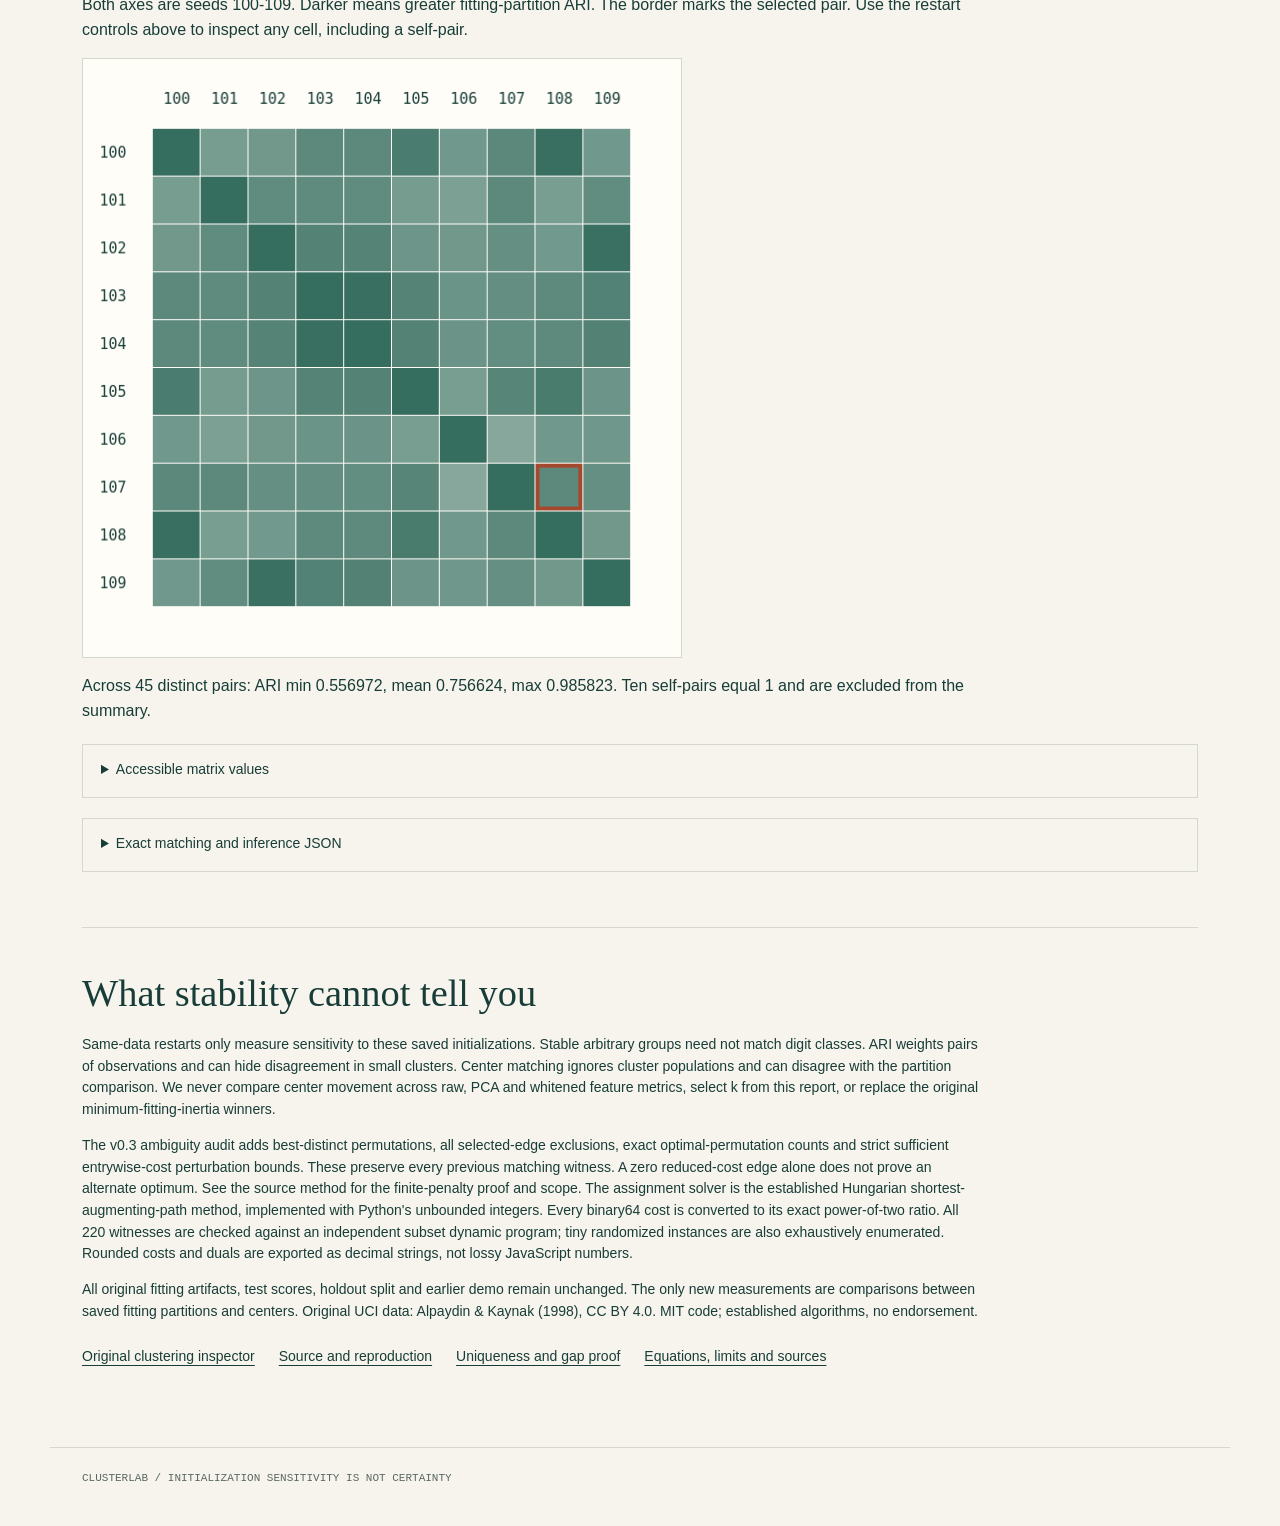
==== commit 952f52aa: "Add section on limitations of stability analysis Added a new section discussing the limitations of s" ====
--- a/docs/stability.html
+++ b/docs/stability.html
@@ -2,4 +2,4 @@
 <section><div class="section-title"><span>01 / PAIR INSPECTOR</span><h2>Align the centers. Don't rename the truth.</h2></div><div class="controls"><label>One fixed representation<select id="arm"><option value="raw_plus">64 pixels / k-means++</option><option value="raw_uniform">64 pixels / uniform</option><option value="pca16_plus">16 PCA / k-means++</option><option value="white16_plus">16 whitened PCA / k-means++</option></select></label><label>Left restart<select id="left"></select></label><label>Right restart<select id="right"></select></label><button id="least">Least agreeing pair</button><button id="least-gap">Smallest matching gap</button></div><p id="selection"></p><div class="pair-metrics"><article><p class="eyebrow">FITTING PARTITION ARI</p><p id="ari" class="metric"></p><p>Label-permutation invariant. Compares two fitting assignments, not assignments with true digit labels.</p></article><article><p class="eyebrow">MATCHED CENTER MOVEMENT</p><p id="movement" class="metric"></p><p>Mean squared displacement in this representation. Not comparable across feature geometries.</p></article><article><p class="eyebrow">EXACT ASSIGNMENT CHECK</p><p id="certificate" class="verified"></p><p>Primal permutation, feasible integer duals, tight matched edges, and equal objectives. Checked locally with BigInt.</p></article></div><p class="small">Distances are first computed in binary64. The exact certificate covers that saved rounded cost matrix, not ideal real-number distances or the global k-means optimum. Equal-weight one-to-one center matching need not maximize pointwise agreement.</p><div class="ambiguity-panel"><p class="eyebrow">V0.3 / IS THE MATCHING UNIQUE?</p><h3 id="uniqueness"></h3><p id="replacement-gap"></p><p id="safe-radius"></p><p class="small">The cheapest <em>different permutation</em> can tie the displayed optimum. The radius below is a strict sufficient bound for independent changes to every cost entry, not a sharp radius, a pixel perturbation bound or statistical uncertainty.</p><details><summary>All ten selected-edge exclusion witnesses</summary><p>Every different permutation excludes at least one selected edge. The least of these ten independently certified constrained optima is the best distinct permutation. Subproblems overlap; their counts are not added.</p><div class="table-scroll"><table id="exclusions"></table></div></details><details><summary>Show a tied or misleading reduced-cost fixture</summary><label>Small exact cost-matrix control<select id="fixture"><option value="tied">Two optimal permutations</option><option value="fragile">Unique, small gap</option><option value="separated">Unique, larger gap</option><option value="zero_reduced_but_unique">Unused tight edge, but unique</option></select></label><p id="fixture-summary"></p><pre id="fixture-matrix"></pre><p class="small">These constructed assignment controls are not fitted digits or performance benchmarks.</p></details></div><div id="pairs" class="matching-grid"></div></section>
 <section><div class="section-title"><span>02 / ALL STARTS, NOT ONLY THE WINNER</span><h2>One input. Two actual models.</h2></div><p>Every edit recomputes all ten distances in each selected restart. No replayed predictions, labels or remote calls enter inference.</p><div class="controls"><label>Official test example<select id="row"></select></label><label>Pixel index<select id="pixel"></select></label><label>Pixel count: <output id="value-label"></output><input id="value" type="range" min="0" max="16" step="1"></label><button id="reset">Reset input</button><button id="blank">Blank input</button></div><div class="inference-pair"><article><canvas id="input" width="128" height="128" aria-label="Current 8 by 8 input"></canvas><p id="source"></p></article><article><h3 id="left-result"></h3><p id="left-gap"></p><p id="right-result"></p><p id="right-gap"></p><p id="aligned-result"></p><p class="small">C0-C9 are arbitrary group IDs, not digit predictions. Distance gaps are not probabilities. Matching is a center-geometry comparison, not a learned semantic mapping.</p></article></div></section>
 <section><div class="section-title"><span>03 / COMPLETE FITTING AGREEMENT</span><h2>The whole ten-by-ten picture.</h2></div><p>Both axes are seeds 100-109. Darker means greater fitting-partition ARI. The border marks the selected pair. Use the restart controls above to inspect any cell, including a self-pair.</p><canvas id="matrix" width="600" height="600" aria-label="Ten by ten fitting ARI matrix"></canvas><p id="range"></p><details><summary>Accessible matrix values</summary><div class="table-scroll"><table id="matrix-table"></table></div></details><details><summary>Exact matching and inference JSON</summary><div class="controls"><button id="copy">Copy JSON</button><button id="download">Download JSON</button><span id="copy-status" role="status"></span></div><pre id="witness"></pre></details><p id="error" role="alert" hidden></p></section>
-<section class="method"><h2>What stability cannot tell you</h2><p>Same-data restarts only measure sensitivity to these saved initializations. Stable arbitrary groups need not match digit classes. ARI weights pairs of observations and can hide disagreement in small clusters. Center matching ignores cluster populations and can disagree with the partition comparison. We never compare center movement across raw, PCA and whitened feature metrics, select k from this report, or replace the original minimum-fitting-inertia winners.</p><p>The v0.3 ambiguity audit adds best-distinct permutations, all selected-edge exclusions, exact optimal-permutation counts and strict sufficient entrywise-cost perturbation bounds. These preserve every previous matching witness. A zero reduced-cost edge alone does not prove an alternate optimum. See the source method for the finite-penalty proof and scope. The assignment solver is the established Hungarian shortest-augmenting-path method, implemented with Python's unbounded integers. Every binary64 cost is converted to its exact power-of-two ratio. All 220 witnesses are checked against an independent subset dynamic program; tiny randomized instances are also exhaustively enumerated. Rounded costs and duals are exported as decimal strings, not lossy JavaScript numbers.</p><p>All original fitting artifacts, test scores, holdout split and earlier demo remain unchanged. The only new measurements are comparisons between saved fitting partitions and centers. Original UCI data: Alpaydin &amp; Kaynak (1998), CC BY 4.0. MIT code; established algorithms, no endorsement.</p><nav><a href="index.html">Original clustering inspector</a><a href="https://github.com/midya8/clusterlab">Source and reproduction</a><a href="https://github.com/midya8/clusterlab/blob/main/AMBIGUITY.md">Uniqueness and gap proof</a><a href="https://github.com/midya8/clusterlab/blob/main/STABILITY.md">Equations, limits and sources</a></nav></section></main><footer>CLUSTERLAB / INITIALIZATION SENSITIVITY IS NOT CERTAINTY</footer><script src="stability-data.js"></script><script src="inference.js"></script><script src="ambiguity-data.js"></script><script src="ambiguity.js"></script><script src="stability.js"></script></body></html>
+<section class="method"><h2>What stability cannot tell you</h2><p>Same-data restarts only measure sensitivity to these saved initializations. Stable arbitrary groups need not match digit classes. ARI weights pairs of observations and can hide disagreement in small clusters. Center matching ignores cluster populations and can disagree with the partition comparison. We never compare center movement across raw, PCA and whitened feature metrics, select k from this report, or replace the original minimum-fitting-inertia winners.</p><p>The v0.3 ambiguity audit adds best-distinct permutations, all selected-edge exclusions, exact optimal-permutation counts and strict sufficient entrywise-cost perturbation bounds. These preserve every previous matching witness. A zero reduced-cost edge alone does not prove an alternate optimum. See the source method for the finite-penalty proof and scope. The assignment solver is the established Hungarian shortest-augmenting-path method, implemented with Python's unbounded integers. Every binary64 cost is converted to its exact power-of-two ratio. All 220 witnesses are checked against an independent subset dynamic program; tiny randomized instances are also exhaustively enumerated. Rounded costs and duals are exported as decimal strings, not lossy JavaScript numbers.</p><p>All original fitting artifacts, test scores, holdout split and earlier demo remain unchanged. The only new measurements are comparisons between saved fitting partitions and centers. Original UCI data: Alpaydin &amp; Kaynak (1998), CC BY 4.0. MIT code; established algorithms, no endorsement.</p><nav><a href="index.html">Original clustering inspector</a><a href="https://github.com/midya8/kmeans-clustering">Source and reproduction</a><a href="https://github.com/midya8/kmeans-clustering/blob/main/AMBIGUITY.md">Uniqueness and gap proof</a><a href="https://github.com/midya8/kmeans-clustering/blob/main/STABILITY.md">Equations, limits and sources</a></nav></section></main><footer>CLUSTERLAB / INITIALIZATION SENSITIVITY IS NOT CERTAINTY</footer><script src="stability-data.js"></script><script src="inference.js"></script><script src="ambiguity-data.js"></script><script src="ambiguity.js"></script><script src="stability.js"></script></body></html>
--- a/docs/stability.css
+++ b/docs/stability.css
@@ -1 +1,3 @@
 .pair-metrics{display:grid;grid-template-columns:repeat(3,minmax(0,1fr));gap:16px}.pair-metrics article,.inference-pair article{background:var(--white);padding:22px;border:1px solid var(--line)}.pair-metrics article>p:last-child{font-size:13px}.metric{font:38px Georgia,serif;margin:12px 0}.verified{font:20px monospace;color:#466d63}.matching-grid{display:grid;grid-template-columns:repeat(5,minmax(0,1fr));gap:14px;margin-top:30px}.matching-grid article{border:1px solid var(--line);padding:14px;background:var(--white)}.matching-grid h3{font:14px monospace}.matching-grid p{font:12px monospace;color:var(--muted)}.matching-grid .images{display:flex;gap:8px}.matching-grid canvas{width:calc(50% - 4px);height:auto;image-rendering:pixelated}.inference-pair{display:grid;grid-template-columns:220px 1fr;gap:18px}.inference-pair canvas{width:128px;height:128px;image-rendering:pixelated}#matrix{width:min(100%,600px);height:auto;display:block;background:var(--white);border:1px solid var(--line)}#left-result,#right-result{font:28px Georgia,serif}#aligned-result{padding:14px;background:var(--soft)}.facts strong{white-space:nowrap}#error{color:#922b20}.controls label{flex:1}.controls label select{width:100%}@media(max-width:850px){.matching-grid{grid-template-columns:repeat(3,minmax(0,1fr))}.pair-metrics{grid-template-columns:1fr}.pair-metrics article{padding:18px}}@media(max-width:600px){.matching-grid{grid-template-columns:repeat(2,minmax(0,1fr));gap:10px}.matching-grid article{padding:10px}.inference-pair{grid-template-columns:1fr}.controls label{flex-basis:100%}.metric{font-size:34px}.hero h1{font-size:57px}}
+
+.ambiguity-panel{border:1px solid var(--line);border-left:3px solid var(--rust);padding:22px;background:var(--white);margin:28px 0}.ambiguity-panel h3{font:26px Georgia,serif}.ambiguity-panel label{margin-top:16px}.ambiguity-panel table{font-size:12px}.ambiguity-panel #fixture-matrix{max-height:400px}@media(max-width:600px){.ambiguity-panel{padding:16px}.ambiguity-panel h3{font-size:24px}}
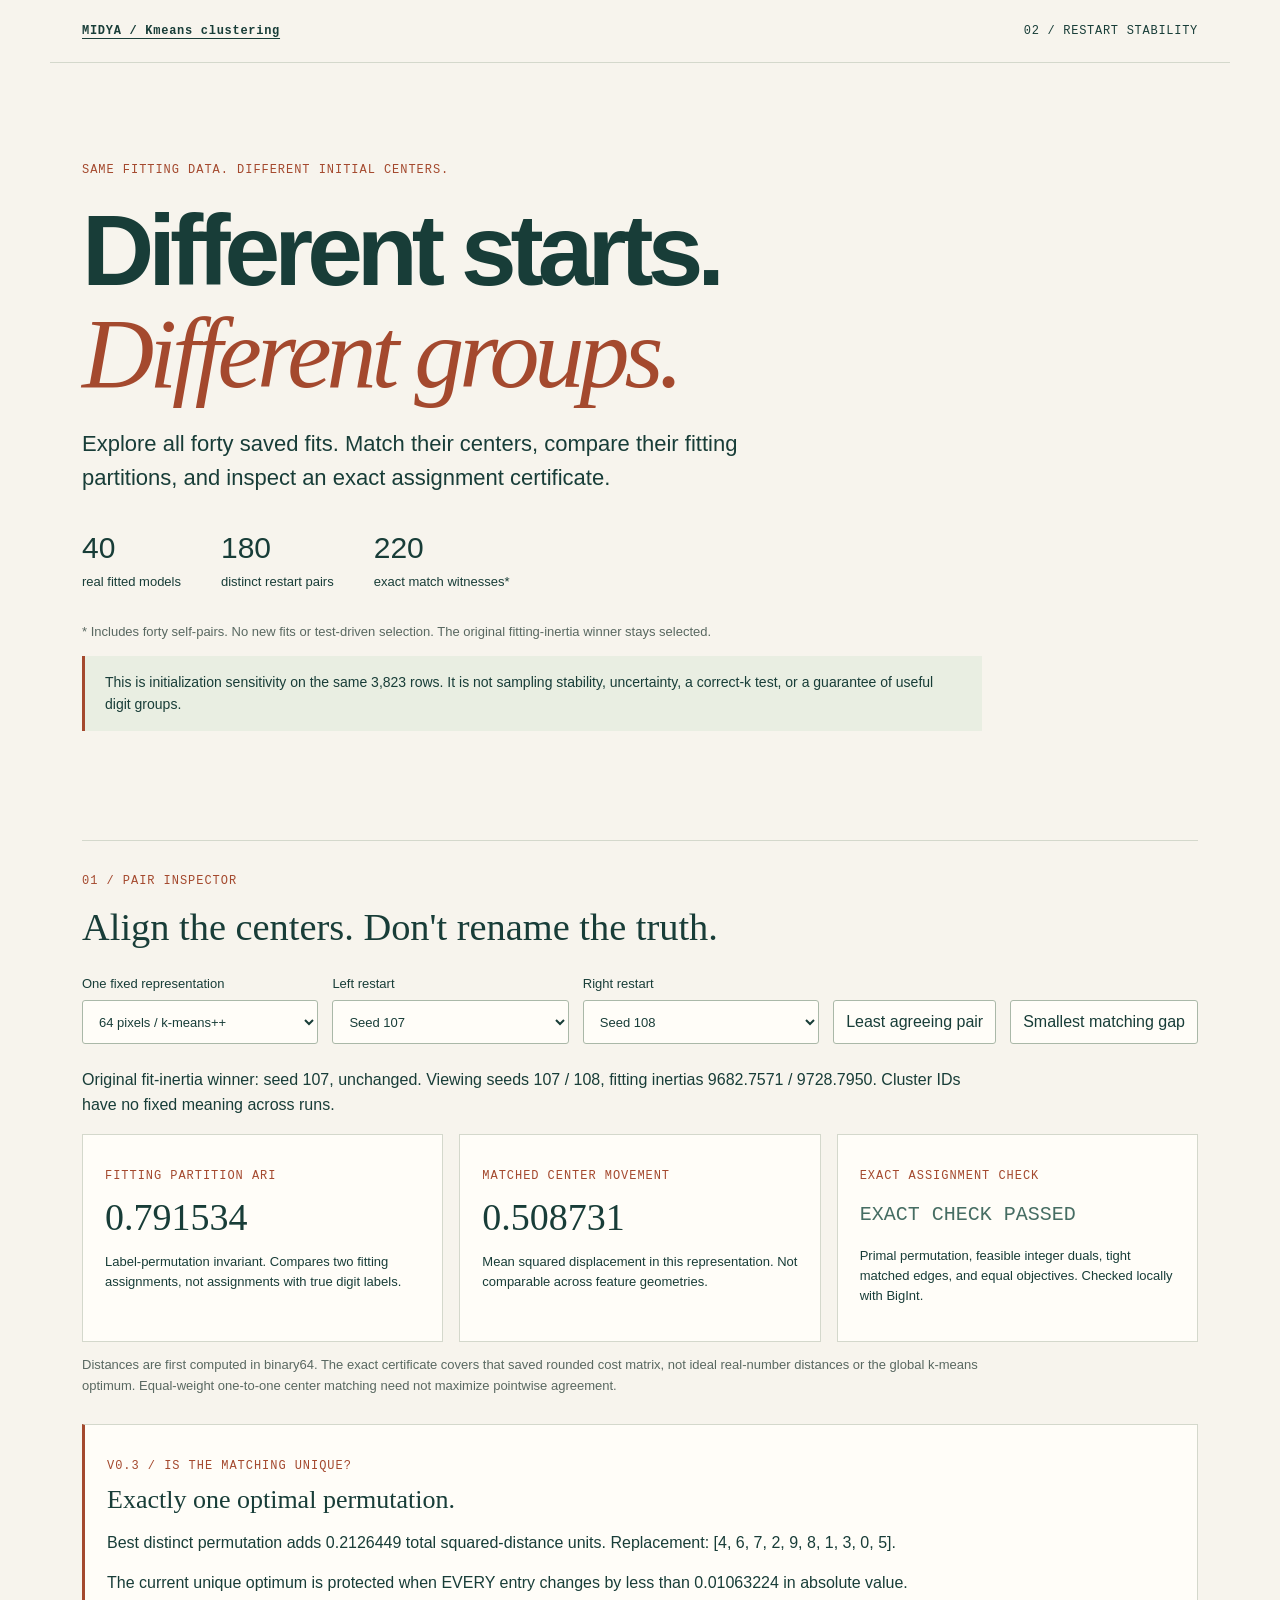
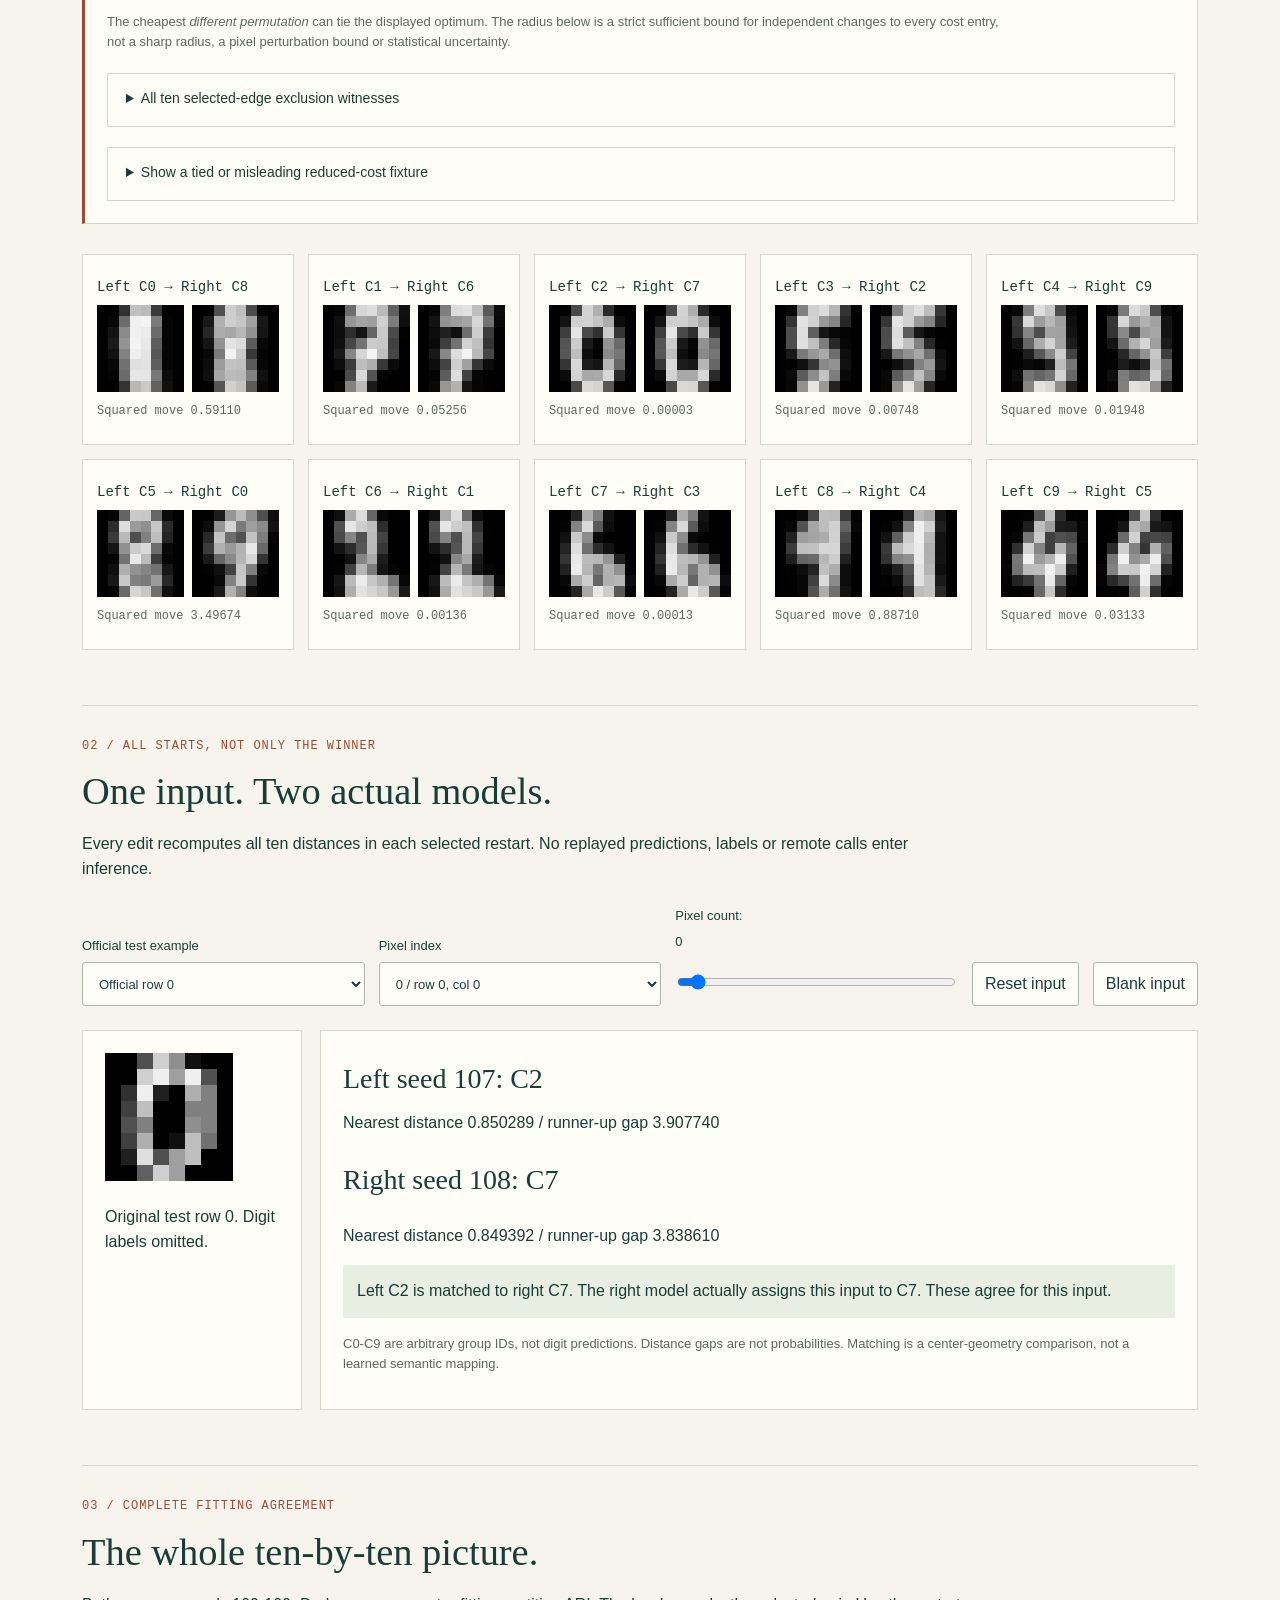
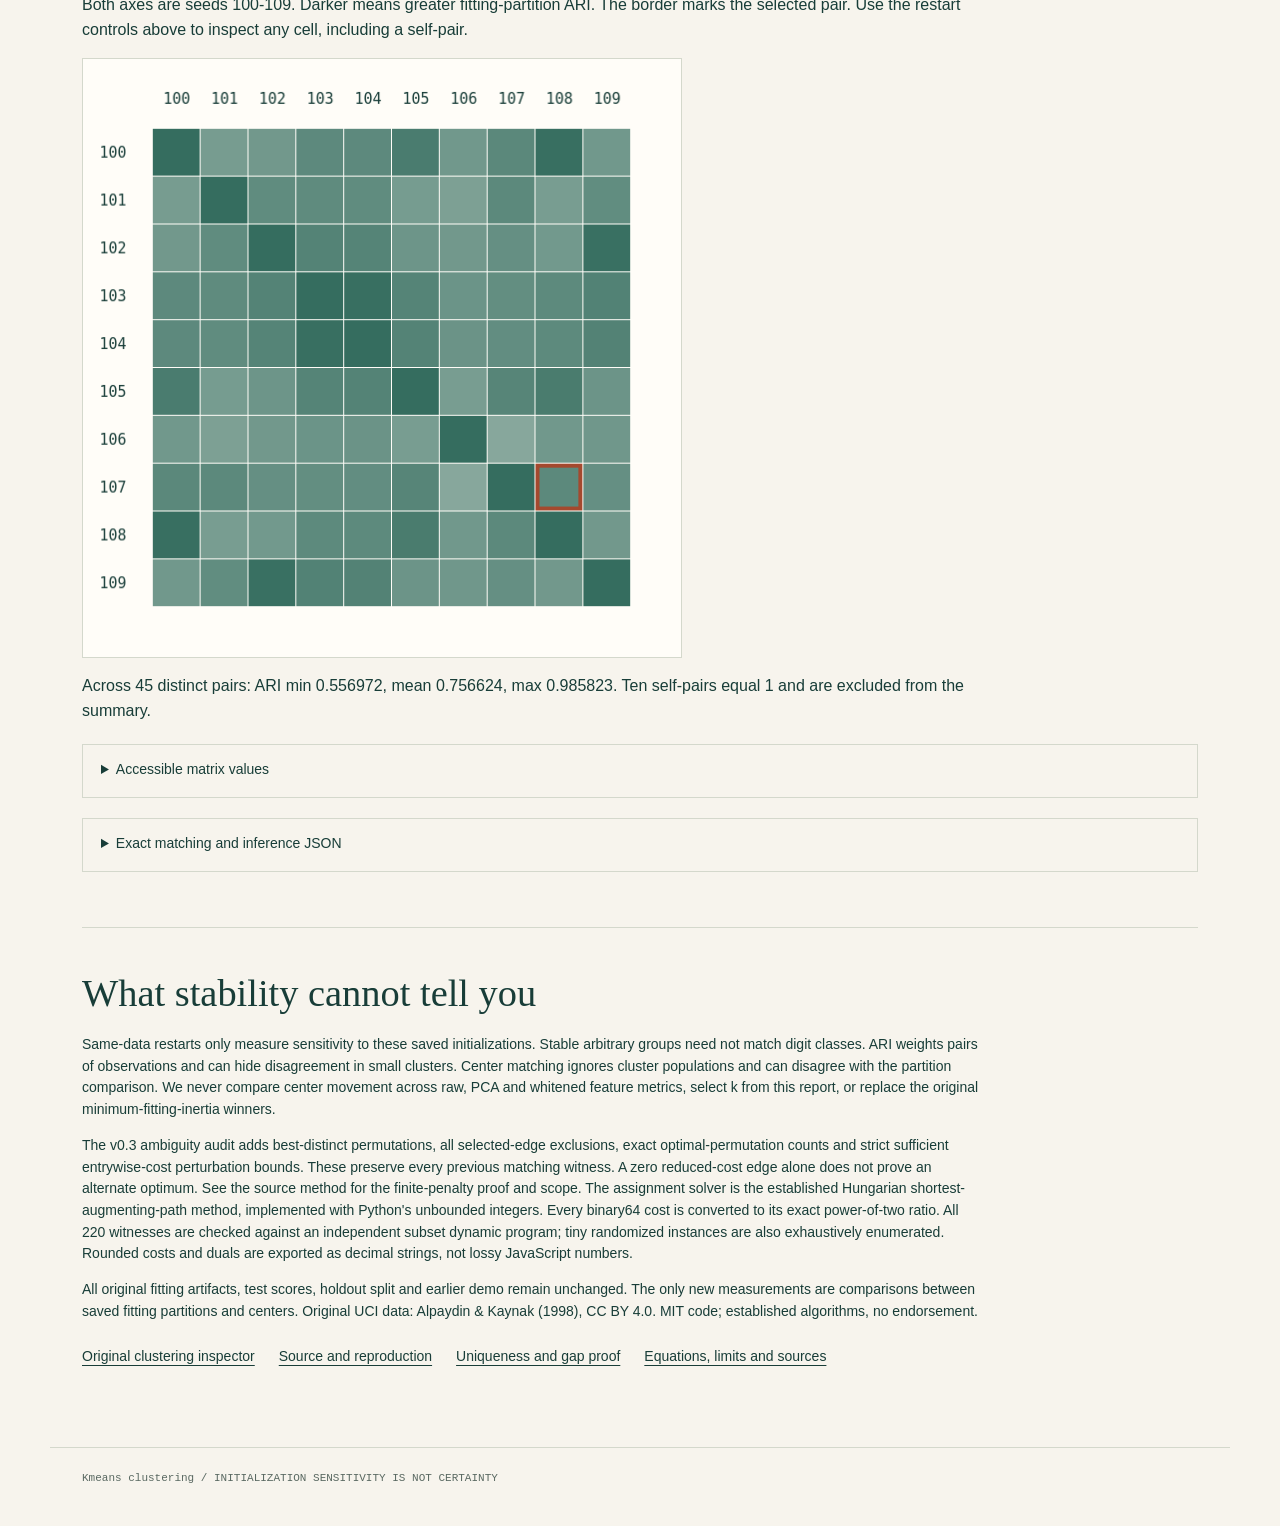
==== commit 9bb6bd87: "Update stability.html for Kmeans clustering context" ====
--- a/docs/stability.html
+++ b/docs/stability.html
@@ -1,5 +1,5 @@
-<!doctype html><html lang="en"><head><meta charset="utf-8"><meta name="viewport" content="width=device-width,initial-scale=1"><title>ClusterLab | Restart stability</title><link rel="stylesheet" href="style.css"><link rel="stylesheet" href="stability.css"></head><body><header><a class="brand" href="index.html">MIDYA / CLUSTERLAB</a><span>02 / RESTART STABILITY</span></header><main><section class="hero"><p class="eyebrow">SAME FITTING DATA. DIFFERENT INITIAL CENTERS.</p><h1>Different starts.<br><em>Different groups.</em></h1><p class="lead">Explore all forty saved fits. Match their centers, compare their fitting partitions, and inspect an exact assignment certificate.</p><div class="facts"><span><strong>40</strong> real fitted models</span><span><strong>180</strong> distinct restart pairs</span><span><strong>220</strong> exact match witnesses*</span></div><p class="small">* Includes forty self-pairs. No new fits or test-driven selection. The original fitting-inertia winner stays selected.</p><p class="warning">This is initialization sensitivity on the same 3,823 rows. It is not sampling stability, uncertainty, a correct-k test, or a guarantee of useful digit groups.</p></section>
+<!doctype html><html lang="en"><head><meta charset="utf-8"><meta name="viewport" content="width=device-width,initial-scale=1"><title>Kmeans clustering | Restart stability</title><link rel="stylesheet" href="style.css"><link rel="stylesheet" href="stability.css"></head><body><header><a class="brand" href="index.html">MIDYA / Kmeans clustering</a><span>02 / RESTART STABILITY</span></header><main><section class="hero"><p class="eyebrow">SAME FITTING DATA. DIFFERENT INITIAL CENTERS.</p><h1>Different starts.<br><em>Different groups.</em></h1><p class="lead">Explore all forty saved fits. Match their centers, compare their fitting partitions, and inspect an exact assignment certificate.</p><div class="facts"><span><strong>40</strong> real fitted models</span><span><strong>180</strong> distinct restart pairs</span><span><strong>220</strong> exact match witnesses*</span></div><p class="small">* Includes forty self-pairs. No new fits or test-driven selection. The original fitting-inertia winner stays selected.</p><p class="warning">This is initialization sensitivity on the same 3,823 rows. It is not sampling stability, uncertainty, a correct-k test, or a guarantee of useful digit groups.</p></section>
 <section><div class="section-title"><span>01 / PAIR INSPECTOR</span><h2>Align the centers. Don't rename the truth.</h2></div><div class="controls"><label>One fixed representation<select id="arm"><option value="raw_plus">64 pixels / k-means++</option><option value="raw_uniform">64 pixels / uniform</option><option value="pca16_plus">16 PCA / k-means++</option><option value="white16_plus">16 whitened PCA / k-means++</option></select></label><label>Left restart<select id="left"></select></label><label>Right restart<select id="right"></select></label><button id="least">Least agreeing pair</button><button id="least-gap">Smallest matching gap</button></div><p id="selection"></p><div class="pair-metrics"><article><p class="eyebrow">FITTING PARTITION ARI</p><p id="ari" class="metric"></p><p>Label-permutation invariant. Compares two fitting assignments, not assignments with true digit labels.</p></article><article><p class="eyebrow">MATCHED CENTER MOVEMENT</p><p id="movement" class="metric"></p><p>Mean squared displacement in this representation. Not comparable across feature geometries.</p></article><article><p class="eyebrow">EXACT ASSIGNMENT CHECK</p><p id="certificate" class="verified"></p><p>Primal permutation, feasible integer duals, tight matched edges, and equal objectives. Checked locally with BigInt.</p></article></div><p class="small">Distances are first computed in binary64. The exact certificate covers that saved rounded cost matrix, not ideal real-number distances or the global k-means optimum. Equal-weight one-to-one center matching need not maximize pointwise agreement.</p><div class="ambiguity-panel"><p class="eyebrow">V0.3 / IS THE MATCHING UNIQUE?</p><h3 id="uniqueness"></h3><p id="replacement-gap"></p><p id="safe-radius"></p><p class="small">The cheapest <em>different permutation</em> can tie the displayed optimum. The radius below is a strict sufficient bound for independent changes to every cost entry, not a sharp radius, a pixel perturbation bound or statistical uncertainty.</p><details><summary>All ten selected-edge exclusion witnesses</summary><p>Every different permutation excludes at least one selected edge. The least of these ten independently certified constrained optima is the best distinct permutation. Subproblems overlap; their counts are not added.</p><div class="table-scroll"><table id="exclusions"></table></div></details><details><summary>Show a tied or misleading reduced-cost fixture</summary><label>Small exact cost-matrix control<select id="fixture"><option value="tied">Two optimal permutations</option><option value="fragile">Unique, small gap</option><option value="separated">Unique, larger gap</option><option value="zero_reduced_but_unique">Unused tight edge, but unique</option></select></label><p id="fixture-summary"></p><pre id="fixture-matrix"></pre><p class="small">These constructed assignment controls are not fitted digits or performance benchmarks.</p></details></div><div id="pairs" class="matching-grid"></div></section>
 <section><div class="section-title"><span>02 / ALL STARTS, NOT ONLY THE WINNER</span><h2>One input. Two actual models.</h2></div><p>Every edit recomputes all ten distances in each selected restart. No replayed predictions, labels or remote calls enter inference.</p><div class="controls"><label>Official test example<select id="row"></select></label><label>Pixel index<select id="pixel"></select></label><label>Pixel count: <output id="value-label"></output><input id="value" type="range" min="0" max="16" step="1"></label><button id="reset">Reset input</button><button id="blank">Blank input</button></div><div class="inference-pair"><article><canvas id="input" width="128" height="128" aria-label="Current 8 by 8 input"></canvas><p id="source"></p></article><article><h3 id="left-result"></h3><p id="left-gap"></p><p id="right-result"></p><p id="right-gap"></p><p id="aligned-result"></p><p class="small">C0-C9 are arbitrary group IDs, not digit predictions. Distance gaps are not probabilities. Matching is a center-geometry comparison, not a learned semantic mapping.</p></article></div></section>
 <section><div class="section-title"><span>03 / COMPLETE FITTING AGREEMENT</span><h2>The whole ten-by-ten picture.</h2></div><p>Both axes are seeds 100-109. Darker means greater fitting-partition ARI. The border marks the selected pair. Use the restart controls above to inspect any cell, including a self-pair.</p><canvas id="matrix" width="600" height="600" aria-label="Ten by ten fitting ARI matrix"></canvas><p id="range"></p><details><summary>Accessible matrix values</summary><div class="table-scroll"><table id="matrix-table"></table></div></details><details><summary>Exact matching and inference JSON</summary><div class="controls"><button id="copy">Copy JSON</button><button id="download">Download JSON</button><span id="copy-status" role="status"></span></div><pre id="witness"></pre></details><p id="error" role="alert" hidden></p></section>
-<section class="method"><h2>What stability cannot tell you</h2><p>Same-data restarts only measure sensitivity to these saved initializations. Stable arbitrary groups need not match digit classes. ARI weights pairs of observations and can hide disagreement in small clusters. Center matching ignores cluster populations and can disagree with the partition comparison. We never compare center movement across raw, PCA and whitened feature metrics, select k from this report, or replace the original minimum-fitting-inertia winners.</p><p>The v0.3 ambiguity audit adds best-distinct permutations, all selected-edge exclusions, exact optimal-permutation counts and strict sufficient entrywise-cost perturbation bounds. These preserve every previous matching witness. A zero reduced-cost edge alone does not prove an alternate optimum. See the source method for the finite-penalty proof and scope. The assignment solver is the established Hungarian shortest-augmenting-path method, implemented with Python's unbounded integers. Every binary64 cost is converted to its exact power-of-two ratio. All 220 witnesses are checked against an independent subset dynamic program; tiny randomized instances are also exhaustively enumerated. Rounded costs and duals are exported as decimal strings, not lossy JavaScript numbers.</p><p>All original fitting artifacts, test scores, holdout split and earlier demo remain unchanged. The only new measurements are comparisons between saved fitting partitions and centers. Original UCI data: Alpaydin &amp; Kaynak (1998), CC BY 4.0. MIT code; established algorithms, no endorsement.</p><nav><a href="index.html">Original clustering inspector</a><a href="https://github.com/midya8/kmeans-clustering">Source and reproduction</a><a href="https://github.com/midya8/kmeans-clustering/blob/main/AMBIGUITY.md">Uniqueness and gap proof</a><a href="https://github.com/midya8/kmeans-clustering/blob/main/STABILITY.md">Equations, limits and sources</a></nav></section></main><footer>CLUSTERLAB / INITIALIZATION SENSITIVITY IS NOT CERTAINTY</footer><script src="stability-data.js"></script><script src="inference.js"></script><script src="ambiguity-data.js"></script><script src="ambiguity.js"></script><script src="stability.js"></script></body></html>
+<section class="method"><h2>What stability cannot tell you</h2><p>Same-data restarts only measure sensitivity to these saved initializations. Stable arbitrary groups need not match digit classes. ARI weights pairs of observations and can hide disagreement in small clusters. Center matching ignores cluster populations and can disagree with the partition comparison. We never compare center movement across raw, PCA and whitened feature metrics, select k from this report, or replace the original minimum-fitting-inertia winners.</p><p>The v0.3 ambiguity audit adds best-distinct permutations, all selected-edge exclusions, exact optimal-permutation counts and strict sufficient entrywise-cost perturbation bounds. These preserve every previous matching witness. A zero reduced-cost edge alone does not prove an alternate optimum. See the source method for the finite-penalty proof and scope. The assignment solver is the established Hungarian shortest-augmenting-path method, implemented with Python's unbounded integers. Every binary64 cost is converted to its exact power-of-two ratio. All 220 witnesses are checked against an independent subset dynamic program; tiny randomized instances are also exhaustively enumerated. Rounded costs and duals are exported as decimal strings, not lossy JavaScript numbers.</p><p>All original fitting artifacts, test scores, holdout split and earlier demo remain unchanged. The only new measurements are comparisons between saved fitting partitions and centers. Original UCI data: Alpaydin &amp; Kaynak (1998), CC BY 4.0. MIT code; established algorithms, no endorsement.</p><nav><a href="index.html">Original clustering inspector</a><a href="https://github.com/midya8/kmeans-clustering">Source and reproduction</a><a href="https://github.com/midya8/kmeans-clustering/blob/main/AMBIGUITY.md">Uniqueness and gap proof</a><a href="https://github.com/midya8/kmeans-clustering/blob/main/STABILITY.md">Equations, limits and sources</a></nav></section></main><footer>Kmeans clustering / INITIALIZATION SENSITIVITY IS NOT CERTAINTY</footer><script src="stability-data.js"></script><script src="inference.js"></script><script src="ambiguity-data.js"></script><script src="ambiguity.js"></script><script src="stability.js"></script></body></html>
